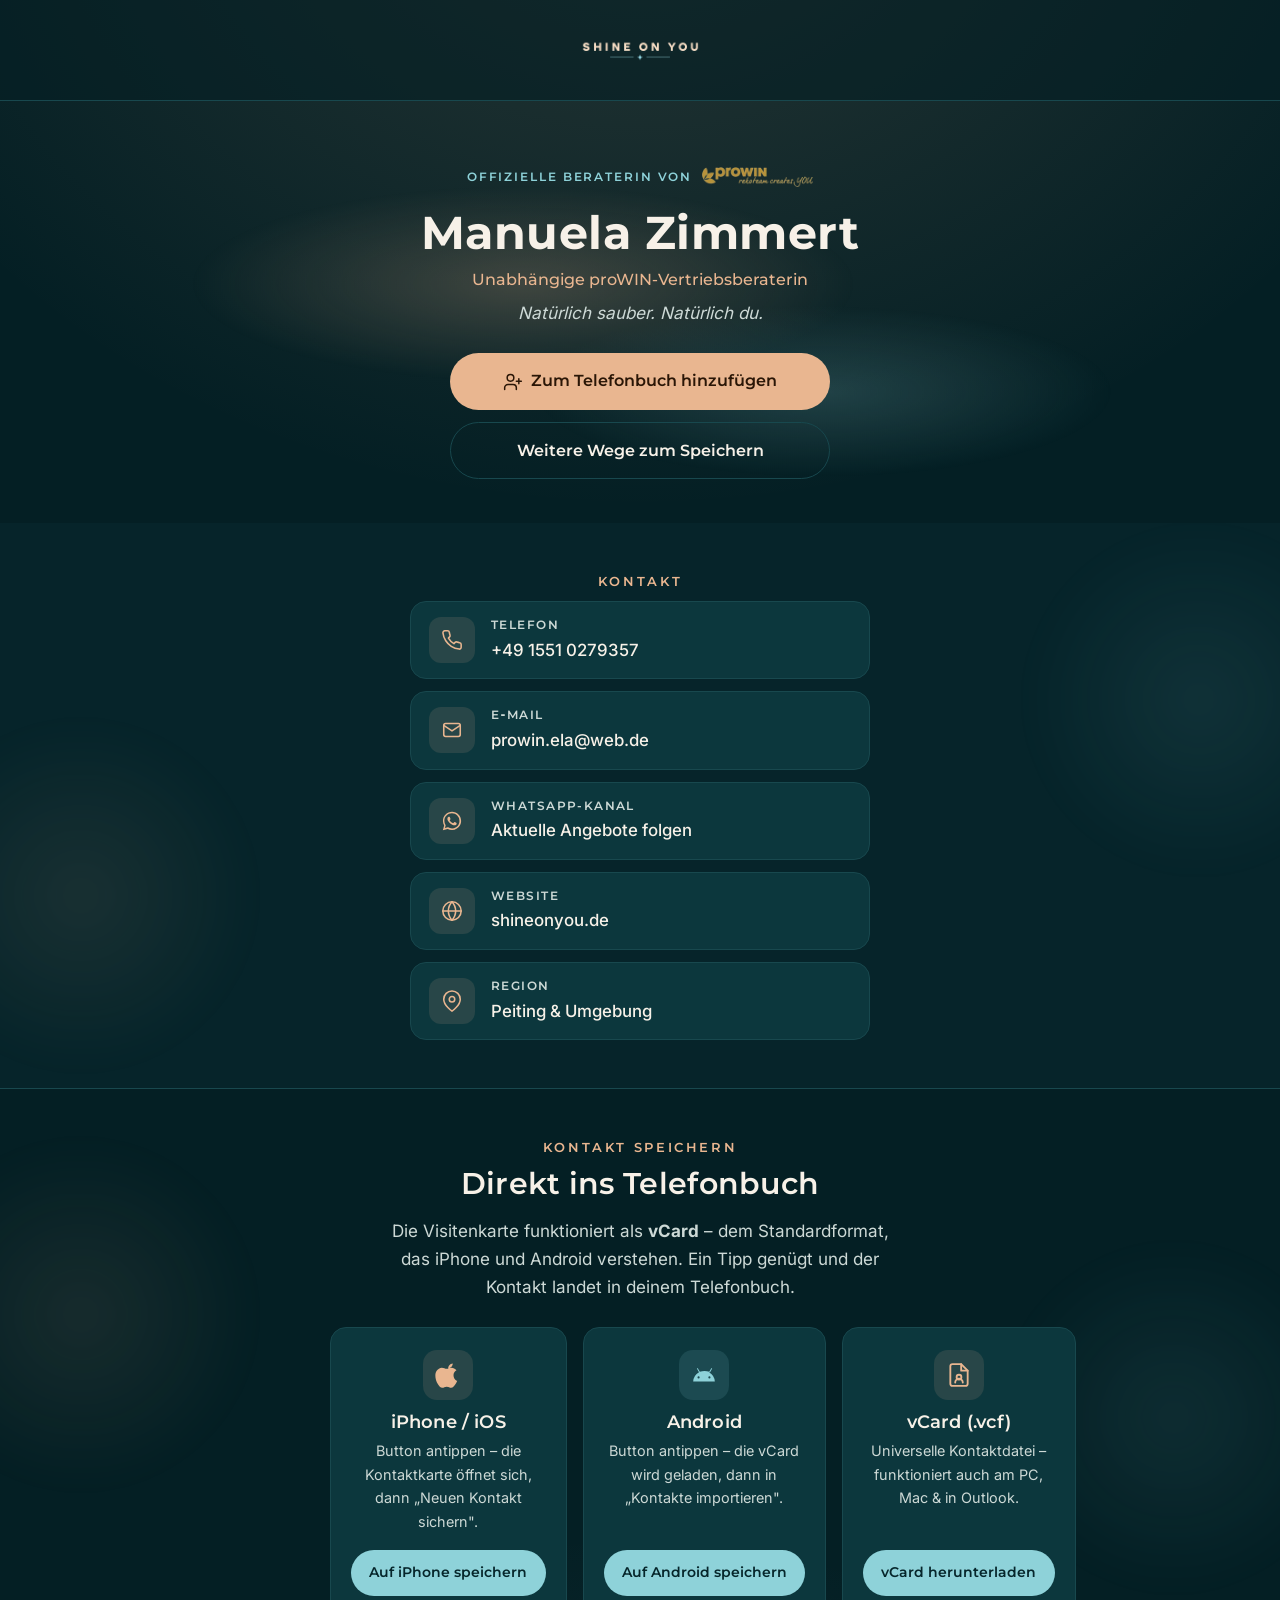
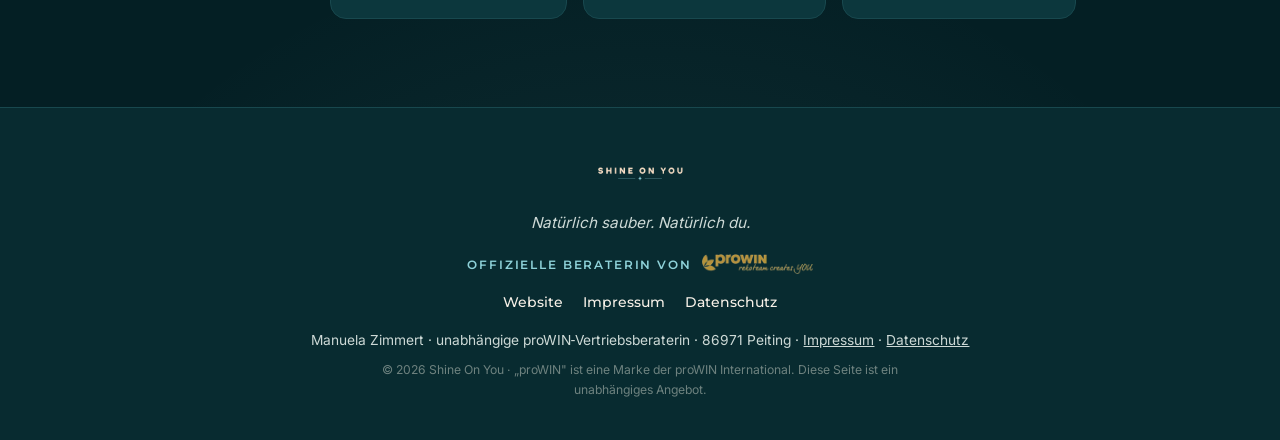
==== index.html @ 27f32de0 "Parallax-Effekt ergänzen und Design näher ans Original angleichen - Echter, scrollgesteuerter Parall" ====
<!DOCTYPE html>
<html lang="de">
<head>
  <meta charset="UTF-8" />
  <meta name="viewport" content="width=device-width, initial-scale=1.0" />
  <title>Manuela Zimmert – Digitale Visitenkarte | Shine On You</title>
  <meta name="description" content="Digitale Visitenkarte von Manuela Zimmert – proWIN Beratung in Peiting. Kontakt per Telefon, E-Mail oder direkt ins Telefonbuch speichern (iOS, Android, vCard)." />
  <meta name="author" content="Manuela Zimmert" />
  <meta name="robots" content="noindex, nofollow" />
  <meta name="theme-color" content="#041f24" />

  <!-- Open Graph -->
  <meta property="og:title" content="Manuela Zimmert – Digitale Visitenkarte | Shine On You" />
  <meta property="og:description" content="Kontakt speichern leicht gemacht – Telefon, E-Mail und direkt ins Telefonbuch (iOS, Android, vCard)." />
  <meta property="og:type" content="profile" />
  <meta property="og:url" content="https://qr.shineonyou.de/" />
  <meta property="og:site_name" content="Shine On You" />
  <meta property="og:locale" content="de_DE" />
  <meta property="og:image" content="https://shineonyou.de/assets/img/og-image.jpg" />

  <link rel="icon" type="image/png" sizes="32x32" href="assets/img/favicon-32.png" />
  <link rel="apple-touch-icon" href="assets/img/apple-touch-icon.png" />

  <link rel="preload" as="font" type="font/woff2" href="assets/fonts/montserrat-latin.woff2" crossorigin />
  <link rel="preload" as="font" type="font/woff2" href="assets/fonts/inter-latin.woff2" crossorigin />

  <!-- Strukturierte Daten -->
  <script type="application/ld+json">
  {
    "@context": "https://schema.org",
    "@type": "Person",
    "name": "Manuela Zimmert",
    "alternateName": "Ela",
    "jobTitle": "Unabhängige proWIN-Vertriebsberaterin",
    "worksFor": { "@type": "Organization", "name": "Shine On You" },
    "telephone": "+49 1551 0279357",
    "email": "prowin.ela@web.de",
    "url": "https://shineonyou.de/",
    "address": {
      "@type": "PostalAddress",
      "addressLocality": "Peiting",
      "postalCode": "86971",
      "addressCountry": "DE"
    }
  }
  </script>

  <link rel="stylesheet" href="css/fonts.css" />
  <link rel="stylesheet" href="css/card.css" />
</head>
<body>
  <!-- ===== Header ===== -->
  <header class="site-header">
    <div class="container header-inner">
      <a href="https://shineonyou.de/" class="brand" aria-label="Shine On You – zur Website">
        <img src="assets/img/wordmark.webp" alt="Shine On You" class="brand-logo" width="640" height="360" />
      </a>
    </div>
  </header>

  <main class="card-main">
    <!-- ===== Profil / Hero ===== -->
    <section class="hero">
      <span class="hero-glow" data-parallax="0.30" aria-hidden="true"></span>
      <div class="container">
        <div class="profile">
          <p class="profile-partner">
            <span>Offizielle Beraterin von</span>
            <img src="assets/img/prowin-gold.webp" alt="proWIN" width="244" height="44" />
          </p>
          <h1>Manuela Zimmert</h1>
          <p class="profile-role">Unabhängige proWIN&#8209;Vertriebsberaterin</p>
          <p class="profile-tag">Natürlich sauber. Natürlich du.</p>

          <div class="profile-cta">
            <a href="manuela-zimmert.vcf" class="btn btn-sun btn-block" id="saveContact" download="Manuela-Zimmert.vcf">
              <svg viewBox="0 0 24 24" fill="none" stroke="currentColor" stroke-width="1.8" stroke-linecap="round" stroke-linejoin="round" aria-hidden="true"><path d="M16 21v-2a4 4 0 0 0-4-4H6a4 4 0 0 0-4 4v2"/><circle cx="9" cy="7" r="4"/><path d="M19 8v6M22 11h-6"/></svg>
              Zum Telefonbuch hinzufügen
            </a>
            <a href="#speichern" class="btn btn-ghost btn-block">Weitere Wege zum Speichern</a>
          </div>
        </div>
      </div>
    </section>

    <!-- ===== Kontaktdaten ===== -->
    <section class="section section-alt" id="kontakt">
      <span class="section-glow wave" data-parallax="0.08" style="top:-12%; right:-14%;" aria-hidden="true"></span>
      <span class="section-glow sun" data-parallax="0.06" style="bottom:-16%; left:-14%;" aria-hidden="true"></span>
      <div class="container">
        <p class="section-kicker">Kontakt</p>
        <h2 class="visually-hidden">Kontaktdaten</h2>
        <ul class="contact-list">
          <li>
            <a class="contact-item" href="tel:+4915510279357" aria-label="Anrufen: plus 49 1551 0279357" style="text-decoration:none;">
              <span class="contact-ic" aria-hidden="true">
                <svg viewBox="0 0 24 24" fill="none" stroke="currentColor" stroke-width="1.7" stroke-linecap="round" stroke-linejoin="round"><path d="M22 16.92v3a2 2 0 0 1-2.18 2 19.79 19.79 0 0 1-8.63-3.07 19.5 19.5 0 0 1-6-6 19.79 19.79 0 0 1-3.07-8.67A2 2 0 0 1 4.11 2h3a2 2 0 0 1 2 1.72c.13.96.36 1.9.7 2.81a2 2 0 0 1-.45 2.11L8.09 9.91a16 16 0 0 0 6 6l1.27-1.27a2 2 0 0 1 2.11-.45c.9.34 1.85.57 2.81.7A2 2 0 0 1 22 16.92z"/></svg>
              </span>
              <span class="contact-text">
                <span class="contact-label">Telefon</span>
                <span class="contact-value">+49 1551 0279357</span>
              </span>
            </a>
          </li>
          <li>
            <a class="contact-item" href="mailto:prowin.ela@web.de" style="text-decoration:none;">
              <span class="contact-ic" aria-hidden="true">
                <svg viewBox="0 0 24 24" fill="none" stroke="currentColor" stroke-width="1.7" stroke-linecap="round" stroke-linejoin="round"><rect x="3" y="5" width="18" height="14" rx="2"/><path d="m3 7 9 6 9-6"/></svg>
              </span>
              <span class="contact-text">
                <span class="contact-label">E‑Mail</span>
                <span class="contact-value">prowin.ela@web.de</span>
              </span>
            </a>
          </li>
          <li>
            <a class="contact-item" href="https://whatsapp.com/channel/0029VbClTooIiRp0MGUxjS3F" target="_blank" rel="noopener" style="text-decoration:none;">
              <span class="contact-ic" aria-hidden="true">
                <svg viewBox="0 0 24 24" fill="currentColor"><path d="M12.04 2C6.58 2 2.13 6.45 2.13 11.91c0 1.75.46 3.46 1.32 4.97L2 22l5.25-1.38c1.45.79 3.08 1.21 4.79 1.21 5.46 0 9.91-4.45 9.91-9.91S17.5 2 12.04 2zm0 18.13c-1.52 0-3-.41-4.3-1.18l-.31-.18-3.12.82.83-3.04-.2-.31a8.2 8.2 0 0 1-1.26-4.35c0-4.54 3.7-8.23 8.24-8.23 2.2 0 4.27.86 5.82 2.42a8.16 8.16 0 0 1 2.41 5.82c0 4.54-3.69 8.24-8.23 8.24zm4.52-6.16c-.25-.12-1.47-.72-1.69-.81-.23-.08-.39-.12-.56.12-.16.25-.64.81-.79.97-.14.16-.29.18-.54.06-.25-.12-1.05-.39-1.99-1.23-.74-.66-1.23-1.47-1.38-1.72-.14-.25-.02-.38.11-.5.11-.11.25-.29.37-.43.12-.14.16-.25.25-.41.08-.16.04-.31-.02-.43-.06-.12-.56-1.34-.76-1.84-.2-.48-.41-.42-.56-.43-.14-.01-.31-.01-.48-.01-.16 0-.43.06-.66.31-.23.25-.87.85-.87 2.07 0 1.22.89 2.4 1.01 2.56.12.16 1.75 2.67 4.23 3.74.59.26 1.05.41 1.41.52.59.19 1.13.16 1.56.1.48-.07 1.47-.6 1.68-1.18.21-.58.21-1.07.14-1.18-.06-.11-.22-.17-.47-.29z"/></svg>
              </span>
              <span class="contact-text">
                <span class="contact-label">WhatsApp-Kanal</span>
                <span class="contact-value">Aktuelle Angebote folgen</span>
              </span>
            </a>
          </li>
          <li>
            <a class="contact-item" href="https://shineonyou.de/" style="text-decoration:none;">
              <span class="contact-ic" aria-hidden="true">
                <svg viewBox="0 0 24 24" fill="none" stroke="currentColor" stroke-width="1.7" stroke-linecap="round" stroke-linejoin="round"><circle cx="12" cy="12" r="10"/><path d="M2 12h20"/><path d="M12 2a15.3 15.3 0 0 1 4 10 15.3 15.3 0 0 1-4 10 15.3 15.3 0 0 1-4-10 15.3 15.3 0 0 1 4-10z"/></svg>
              </span>
              <span class="contact-text">
                <span class="contact-label">Website</span>
                <span class="contact-value">shineonyou.de</span>
              </span>
            </a>
          </li>
          <li>
            <div class="contact-item">
              <span class="contact-ic" aria-hidden="true">
                <svg viewBox="0 0 24 24" fill="none" stroke="currentColor" stroke-width="1.7" stroke-linecap="round" stroke-linejoin="round"><path d="M21 10c0 7-9 13-9 13s-9-6-9-13a9 9 0 0 1 18 0z"/><circle cx="12" cy="10" r="3"/></svg>
              </span>
              <span class="contact-text">
                <span class="contact-label">Region</span>
                <span class="contact-value">Peiting &amp; Umgebung</span>
              </span>
            </div>
          </li>
        </ul>
      </div>
    </section>

    <!-- ===== Speichern / QR ===== -->
    <section class="section" id="speichern">
      <span class="section-glow sun" data-parallax="0.07" style="top:4%; left:-14%;" aria-hidden="true"></span>
      <span class="section-glow wave" data-parallax="0.09" style="bottom:-14%; right:-12%;" aria-hidden="true"></span>
      <div class="container">
        <p class="section-kicker">Kontakt speichern</p>
        <h2>Direkt ins Telefonbuch</h2>
        <p class="section-sub">
          Die Visitenkarte funktioniert als <strong>vCard</strong> – dem Standardformat,
          das iPhone und Android verstehen. Ein Tipp genügt und der Kontakt landet in
          deinem Telefonbuch.
        </p>

        <!-- Plattform-Wege -->
        <div class="method-cards">
          <div class="method">
            <span class="method-ic" aria-hidden="true">
              <svg viewBox="0 0 24 24" fill="currentColor"><path d="M16.365 1.43c0 1.14-.42 2.2-1.11 3-.75.86-1.98 1.53-3.03 1.45-.13-1.1.42-2.25 1.06-2.98.72-.83 2.02-1.44 3.08-1.47zM20.5 17.4c-.55 1.27-.81 1.84-1.52 2.96-.99 1.56-2.39 3.5-4.12 3.51-1.54.02-1.93-1-4.02-.99-2.09.01-2.52 1.01-4.06.99-1.73-.02-3.05-1.77-4.04-3.33-2.77-4.37-3.06-9.5-1.35-12.22 1.21-1.94 3.13-3.08 4.93-3.08 1.83 0 2.98 1.01 4.5 1.01 1.47 0 2.36-1.01 4.48-1.01 1.6 0 3.3.87 4.51 2.38-3.96 2.17-3.32 7.82.16 9.7z"/></svg>
            </span>
            <div class="method-body">
              <h3>iPhone / iOS</h3>
              <p>Button antippen – die Kontaktkarte öffnet sich, dann „Neuen Kontakt sichern".</p>
              <a href="manuela-zimmert.vcf" class="btn btn-wave" download="Manuela-Zimmert.vcf">Auf iPhone speichern</a>
            </div>
          </div>

          <div class="method">
            <span class="method-ic" aria-hidden="true">
              <svg viewBox="0 0 24 24" fill="currentColor"><path d="M17.6 9.48l1.84-3.18a.42.42 0 0 0-.15-.57.42.42 0 0 0-.57.15l-1.86 3.22a11.4 11.4 0 0 0-8.72 0L6.28 5.88a.42.42 0 0 0-.57-.15.42.42 0 0 0-.15.57L7.4 9.48A10.8 10.8 0 0 0 2 18h20a10.8 10.8 0 0 0-5.4-8.52zM7 15.25a1 1 0 1 1 0-2 1 1 0 0 1 0 2zm10 0a1 1 0 1 1 0-2 1 1 0 0 1 0 2z"/></svg>
            </span>
            <div class="method-body">
              <h3>Android</h3>
              <p>Button antippen – die vCard wird geladen, dann in „Kontakte importieren".</p>
              <a href="manuela-zimmert.vcf" class="btn btn-wave" download="Manuela-Zimmert.vcf">Auf Android speichern</a>
            </div>
          </div>

          <div class="method">
            <span class="method-ic" aria-hidden="true">
              <svg viewBox="0 0 24 24" fill="none" stroke="currentColor" stroke-width="1.7" stroke-linecap="round" stroke-linejoin="round"><path d="M14 2H6a2 2 0 0 0-2 2v16a2 2 0 0 0 2 2h12a2 2 0 0 0 2-2V8z"/><path d="M14 2v6h6"/><circle cx="12" cy="14" r="2.2"/><path d="M8.5 19a3.5 3.5 0 0 1 7 0"/></svg>
            </span>
            <div class="method-body">
              <h3>vCard (.vcf)</h3>
              <p>Universelle Kontaktdatei – funktioniert auch am PC, Mac &amp; in Outlook.</p>
              <a href="manuela-zimmert.vcf" class="btn btn-wave" download="Manuela-Zimmert.vcf">vCard herunterladen</a>
            </div>
          </div>
        </div>
      </div>
    </section>
  </main>

  <!-- ===== Footer ===== -->
  <footer class="site-footer">
    <div class="container">
      <img src="assets/img/wordmark.webp" alt="Shine On You" class="footer-logo" width="640" height="360" loading="lazy" decoding="async" />
      <p class="footer-tag">Natürlich sauber. Natürlich du.</p>
      <p class="footer-partner">
        <span>Offizielle Beraterin von</span>
        <img src="assets/img/prowin-gold.webp" alt="proWIN rekoteam creates YOU – Logo" class="footer-prowin" width="244" height="44" loading="lazy" decoding="async" />
      </p>
      <nav class="footer-nav" aria-label="Footer-Navigation">
        <a href="https://shineonyou.de/">Website</a>
        <a href="https://shineonyou.de/impressum.html">Impressum</a>
        <a href="https://shineonyou.de/datenschutz.html">Datenschutz</a>
      </nav>
      <p class="footer-legal">
        Manuela Zimmert · unabhängige proWIN&#8209;Vertriebsberaterin · 86971 Peiting ·
        <a href="https://shineonyou.de/impressum.html">Impressum</a> ·
        <a href="https://shineonyou.de/datenschutz.html">Datenschutz</a>
      </p>
      <p class="footer-fine">&copy; <span id="year"></span> Shine On You · „proWIN" ist eine Marke der proWIN International. Diese Seite ist ein unabhängiges Angebot.</p>
    </div>
  </footer>

  <script src="js/card.js"></script>
</body>
</html>
---- css/fonts.css ----
/* Lokal eingebundene Variable Fonts (DSGVO - kein externer Aufruf bei Google) */

@font-face {
  font-family: 'Inter';
  font-style: normal;
  font-weight: 400 700;
  font-display: swap;
  src: url('../assets/fonts/inter-latin-ext.woff2') format('woff2');
  unicode-range: U+0100-02BA, U+02BD-02C5, U+02C7-02CC, U+02CE-02D7, U+02DD-02FF, U+0304, U+0308, U+0329, U+1D00-1DBF, U+1E00-1E9F, U+1EF2-1EFF, U+2020, U+20A0-20AB, U+20AD-20C0, U+2113, U+2C60-2C7F, U+A720-A7FF;
}

@font-face {
  font-family: 'Inter';
  font-style: normal;
  font-weight: 400 700;
  font-display: swap;
  src: url('../assets/fonts/inter-latin.woff2') format('woff2');
  unicode-range: U+0000-00FF, U+0131, U+0152-0153, U+02BB-02BC, U+02C6, U+02DA, U+02DC, U+0304, U+0308, U+0329, U+2000-206F, U+20AC, U+2122, U+2191, U+2193, U+2212, U+2215, U+FEFF, U+FFFD;
}

@font-face {
  font-family: 'Montserrat';
  font-style: normal;
  font-weight: 500 700;
  font-display: swap;
  src: url('../assets/fonts/montserrat-latin-ext.woff2') format('woff2');
  unicode-range: U+0100-02BA, U+02BD-02C5, U+02C7-02CC, U+02CE-02D7, U+02DD-02FF, U+0304, U+0308, U+0329, U+1D00-1DBF, U+1E00-1E9F, U+1EF2-1EFF, U+2020, U+20A0-20AB, U+20AD-20C0, U+2113, U+2C60-2C7F, U+A720-A7FF;
}

@font-face {
  font-family: 'Montserrat';
  font-style: normal;
  font-weight: 500 700;
  font-display: swap;
  src: url('../assets/fonts/montserrat-latin.woff2') format('woff2');
  unicode-range: U+0000-00FF, U+0131, U+0152-0153, U+02BB-02BC, U+02C6, U+02DA, U+02DC, U+0304, U+0308, U+0329, U+2000-206F, U+20AC, U+2122, U+2191, U+2193, U+2212, U+2215, U+FEFF, U+FFFD;
}
---- css/card.css ----
/* ============================================================
   Shine On You — Digitale Visitenkarte
   Markenfarben & Typo aus der Hauptseite (shineonyou.de) übernommen
   ============================================================ */

:root {
  --petrol:        #041f24;  /* tiefes Petrol – Haupt-Hintergrund */
  --petrol-2:      #082b30;  /* etwas heller – alternierende Flächen */
  --petrol-card:   #0c373d;  /* Karten/Felder */
  --petrol-line:   #18484e;  /* Rahmen/Linien */

  --cream:         #f7f1e8;  /* Haupt-Textfarbe auf Petrol */
  --cream-dim:     #cdd9d6;  /* gedämpfter Text */

  --sun:           #e9b690;  /* Sonne / Pfirsich */
  --sun-deep:      #d99a68;  /* Sonne kräftiger (Hover) */
  --wave:          #8ed2d9;  /* Welle / Türkis */
  --wave-deep:     #5fb6c2;  /* Welle kräftiger (Hover) */

  --maxw: 720px;
  --radius: 16px;
  --shadow: 0 18px 40px -22px rgba(0, 0, 0, 0.7);

  --font-head: "Montserrat", system-ui, sans-serif;
  --font-body: "Inter", system-ui, -apple-system, Segoe UI, Roboto, sans-serif;
}

* { box-sizing: border-box; }

html { scroll-behavior: smooth; }

body {
  margin: 0;
  background: var(--petrol);
  color: var(--cream);
  font-family: var(--font-body);
  font-size: 17px;
  line-height: 1.65;
  -webkit-font-smoothing: antialiased;
  background-image:
    radial-gradient(120% 60% at 50% -8%, rgba(233,182,144,.16), transparent 55%),
    radial-gradient(90% 55% at 50% 108%, rgba(142,210,217,.12), transparent 60%);
}

img { max-width: 100%; height: auto; display: block; }

a { color: var(--wave); text-decoration: none; transition: color .2s ease; }
a:hover { color: var(--wave-deep); }

.container { width: 100%; max-width: var(--maxw); margin: 0 auto; padding: 0 20px; }

h1, h2, h3 {
  font-family: var(--font-head);
  line-height: 1.15;
  margin: 0 0 .5em;
  letter-spacing: .01em;
}
h1 { font-size: clamp(2rem, 7vw, 2.9rem); font-weight: 700; }
h2 { font-size: clamp(1.4rem, 4.5vw, 1.9rem); font-weight: 600; }
h3 { font-size: 1.12rem; font-weight: 600; }

.accent-sun { color: var(--sun); }
.accent-wave { color: var(--wave); }
.visually-hidden {
  position: absolute; width: 1px; height: 1px; padding: 0; margin: -1px;
  overflow: hidden; clip: rect(0 0 0 0); white-space: nowrap; border: 0;
}

/* ===== Buttons ===== */
.btn {
  display: inline-flex; align-items: center; justify-content: center;
  gap: .55em;
  font-family: var(--font-head);
  font-weight: 600;
  font-size: 1rem;
  padding: .9em 1.6em;
  border-radius: 999px;
  border: 1.5px solid transparent;
  cursor: pointer;
  transition: transform .15s ease, background .2s ease, color .2s ease, border-color .2s ease;
  white-space: nowrap;
}
.btn:hover { transform: translateY(-2px); }
.btn:focus-visible { outline: 3px solid var(--wave); outline-offset: 3px; }
.btn-sun  { background: var(--sun); color: #2a1606; }
.btn-sun:hover  { background: var(--sun-deep); color: #2a1606; }
.btn-wave { background: var(--wave); color: #06262b; }
.btn-wave:hover { background: var(--wave-deep); color: #06262b; }
.btn-ghost { background: transparent; color: var(--cream); border-color: var(--petrol-line); }
.btn-ghost:hover { border-color: var(--sun); color: var(--sun); }
.btn-block { width: 100%; }
.btn svg { width: 20px; height: 20px; flex: none; }

/* ===== Header ===== */
.site-header {
  border-bottom: 1px solid var(--petrol-line);
  background: rgba(4, 31, 36, 0.6);
}
.header-inner {
  display: flex; align-items: center; justify-content: center;
  min-height: 60px; padding: 8px 0;
}
.brand { display: inline-flex; align-items: center; }
.brand-logo { height: 84px; width: auto; }

/* ===== Visitenkarten-Layout ===== */
.card-main { padding: 0 0 40px; }

/* ===== Hero (Profil-Kopf) ===== */
.hero {
  position: relative;
  overflow: hidden;
  padding: clamp(30px, 7vw, 60px) 0 clamp(24px, 5vw, 44px);
}
/* Dekorative Glow-Ebene für den Parallax-Effekt (liegt hinter dem Inhalt) */
.hero-glow {
  position: absolute; inset: -14% -10% 6% -10%;
  z-index: 0; pointer-events: none;
  background:
    radial-gradient(closest-side, rgba(233,182,144,.22), transparent 70%) 30% 12% / 62% 62% no-repeat,
    radial-gradient(closest-side, rgba(142,210,217,.18), transparent 70%) 76% 70% / 54% 54% no-repeat;
  will-change: transform;
}
.hero > .container { position: relative; z-index: 1; }

/* Profil-Kopf */
.profile {
  text-align: center;
  max-width: 560px;
  margin: 0 auto;
}
.profile-logo {
  width: clamp(190px, 46vw, 300px);
  margin: 0 auto 10px;
  filter: drop-shadow(0 14px 30px rgba(0,0,0,.35));
}
.profile-partner {
  display: inline-flex; align-items: center; justify-content: center;
  flex-wrap: wrap; gap: 4px 10px;
  margin: 0 auto 18px;
  font-family: var(--font-head); font-weight: 600;
  font-size: .74rem; text-transform: uppercase; letter-spacing: .16em;
  color: var(--wave);
}
.profile-partner img { height: 20px; width: auto; opacity: .95; transform: translateY(-1px); }
.profile h1 { margin-bottom: .15em; }
.profile-role {
  font-family: var(--font-head); font-weight: 500;
  color: var(--sun); font-size: 1.02rem;
  margin: 0 0 6px;
}
.profile-tag { color: var(--cream-dim); font-style: italic; margin: 0 0 26px; }

/* Primär-Aktion */
.profile-cta { display: grid; gap: 12px; max-width: 380px; margin: 0 auto; }

/* ===== Kontaktliste ===== */
.section { padding: clamp(30px, 6vw, 48px) 0; position: relative; overflow: hidden; }
.section + .section { border-top: 1px solid var(--petrol-line); }
.section-alt { background: rgba(8, 43, 48, 0.5); }
/* Inhalt liegt über den dekorativen Glow-Ebenen */
.section > .container { position: relative; z-index: 1; }

/* Dekorative, parallaxgesteuerte Glow-Blobs in den Sektionen */
.section-glow {
  position: absolute; z-index: 0; pointer-events: none;
  width: clamp(280px, 60vw, 520px); aspect-ratio: 1; border-radius: 50%;
  filter: blur(14px); opacity: .55; will-change: transform;
}
.section-glow.sun  { background: radial-gradient(closest-side, rgba(233,182,144,.16), transparent 70%); }
.section-glow.wave { background: radial-gradient(closest-side, rgba(142,210,217,.15), transparent 70%); }

/* Sanftes Einblenden beim Scrollen (per JS aktiviert, respektiert reduced-motion) */
.reveal { opacity: 0; transform: translateY(24px); transition: opacity .7s ease, transform .7s ease; }
.reveal.in { opacity: 1; transform: none; }
.section-kicker {
  font-family: var(--font-head); font-weight: 600;
  text-transform: uppercase; letter-spacing: .2em;
  font-size: .82rem; color: var(--sun); margin: 0 0 8px; text-align: center;
}
.section-sub { color: var(--cream-dim); margin: 0 auto 26px; text-align: center; max-width: 500px; }
.section h2 { text-align: center; }

.contact-list {
  list-style: none; padding: 0; margin: 0 auto; max-width: 460px;
  display: grid; gap: 12px;
}
.contact-item {
  display: flex; align-items: center; gap: 16px;
  background: var(--petrol-card);
  border: 1px solid var(--petrol-line);
  border-radius: var(--radius);
  padding: 14px 18px;
  transition: transform .2s ease, border-color .2s ease, background .2s ease;
}
.contact-item:hover {
  transform: translateY(-2px);
  border-color: rgba(233,182,144,.5);
  background: #0e3f46;
}
.contact-ic {
  display: inline-flex; align-items: center; justify-content: center;
  width: 46px; height: 46px; flex: none;
  border-radius: 12px;
  background: rgba(233,182,144,.12); color: var(--sun);
}
.contact-item:nth-child(even) .contact-ic { background: rgba(142,210,217,.12); color: var(--wave); }
.contact-ic svg { width: 22px; height: 22px; }
.contact-text { min-width: 0; }
.contact-label {
  display: block; font-size: .74rem; text-transform: uppercase;
  letter-spacing: .12em; color: var(--cream-dim); margin-bottom: 1px;
  font-family: var(--font-head); font-weight: 600;
}
.contact-value {
  display: block; color: var(--cream); font-weight: 500;
  font-size: 1.05rem; word-break: break-word;
}
a.contact-item .contact-value { color: var(--cream); }
a.contact-item:hover .contact-value { color: var(--sun); }
a.contact-item:nth-child(even):hover { border-color: rgba(142,210,217,.5); }
a.contact-item:nth-child(even):hover .contact-value { color: var(--wave); }

/* ===== Speichern ===== */
/* Plattform-Karten */
.method-cards {
  display: grid; gap: 16px; grid-template-columns: repeat(3, 1fr);
  max-width: 620px; margin: 0 auto;
}
.method {
  background: var(--petrol-card);
  border: 1px solid var(--petrol-line);
  border-radius: var(--radius);
  padding: 22px 20px;
  text-align: center;
  display: flex; flex-direction: column; align-items: center;
  transition: transform .25s ease, border-color .25s ease, background .25s ease;
}
.method:hover {
  transform: translateY(-4px);
  border-color: rgba(233,182,144,.5);
  background: #0e3f46;
}
.method-ic {
  display: inline-flex; align-items: center; justify-content: center;
  width: 50px; height: 50px; margin-bottom: 12px;
  border-radius: 14px;
  background: rgba(233,182,144,.12); color: var(--sun);
}
.method:nth-child(even) .method-ic { background: rgba(142,210,217,.12); color: var(--wave); }
.method-ic svg { width: 26px; height: 26px; }
.method-body { display: flex; flex-direction: column; align-items: center; width: 100%; flex: 1; }
.method h3 { color: var(--cream); margin-bottom: 6px; }
.method p { color: var(--cream-dim); font-size: .9rem; margin: 0 0 16px; flex: 1; }
.method .btn { font-size: .9rem; padding: .7em 1.2em; width: 100%; margin-top: auto; }

/* ===== Footer ===== */
.site-footer {
  border-top: 1px solid var(--petrol-line);
  text-align: center;
  padding: 34px 0 40px;
  background: var(--petrol-2);
}
.footer-logo { height: 62px; width: auto; margin: 0 auto 6px; }
.footer-tag { color: var(--cream-dim); margin: 0 0 14px; font-style: italic; font-size: .95rem; }
.footer-partner {
  display: inline-flex; align-items: center; justify-content: center;
  flex-wrap: wrap; gap: 4px 10px;
  margin: 0 auto 16px;
  font-family: var(--font-head); font-weight: 600;
  font-size: .72rem; text-transform: uppercase; letter-spacing: .16em;
  color: var(--wave);
}
.footer-partner .footer-prowin { height: 20px; width: auto; opacity: .95; transform: translateY(-1px); }
.footer-nav { display: flex; gap: 20px; justify-content: center; flex-wrap: wrap; margin-bottom: 14px; }
.footer-nav a { color: var(--cream); font-family: var(--font-head); font-size: .9rem; }
.footer-nav a:hover { color: var(--sun); }
.footer-legal { font-size: .86rem; color: var(--cream-dim); margin: 0 0 8px; }
.footer-legal a { color: var(--cream-dim); text-decoration: underline; }
.footer-fine { font-size: .76rem; color: #6e827f; max-width: 560px; margin: 0 auto; }

/* ===== Responsive ===== */
@media (max-width: 600px) {
  body { font-size: 16px; }
  .method-cards { grid-template-columns: 1fr; }
  .method { flex-direction: row; text-align: left; gap: 16px; align-items: center; }
  .method-ic { margin-bottom: 0; }
  .method-body { align-items: flex-start; }
  .method h3 { margin-bottom: 2px; }
  .method p { margin-bottom: 10px; flex: 0; }
}

@media (prefers-reduced-motion: reduce) {
  * { scroll-behavior: auto !important; transition: none !important; }
}
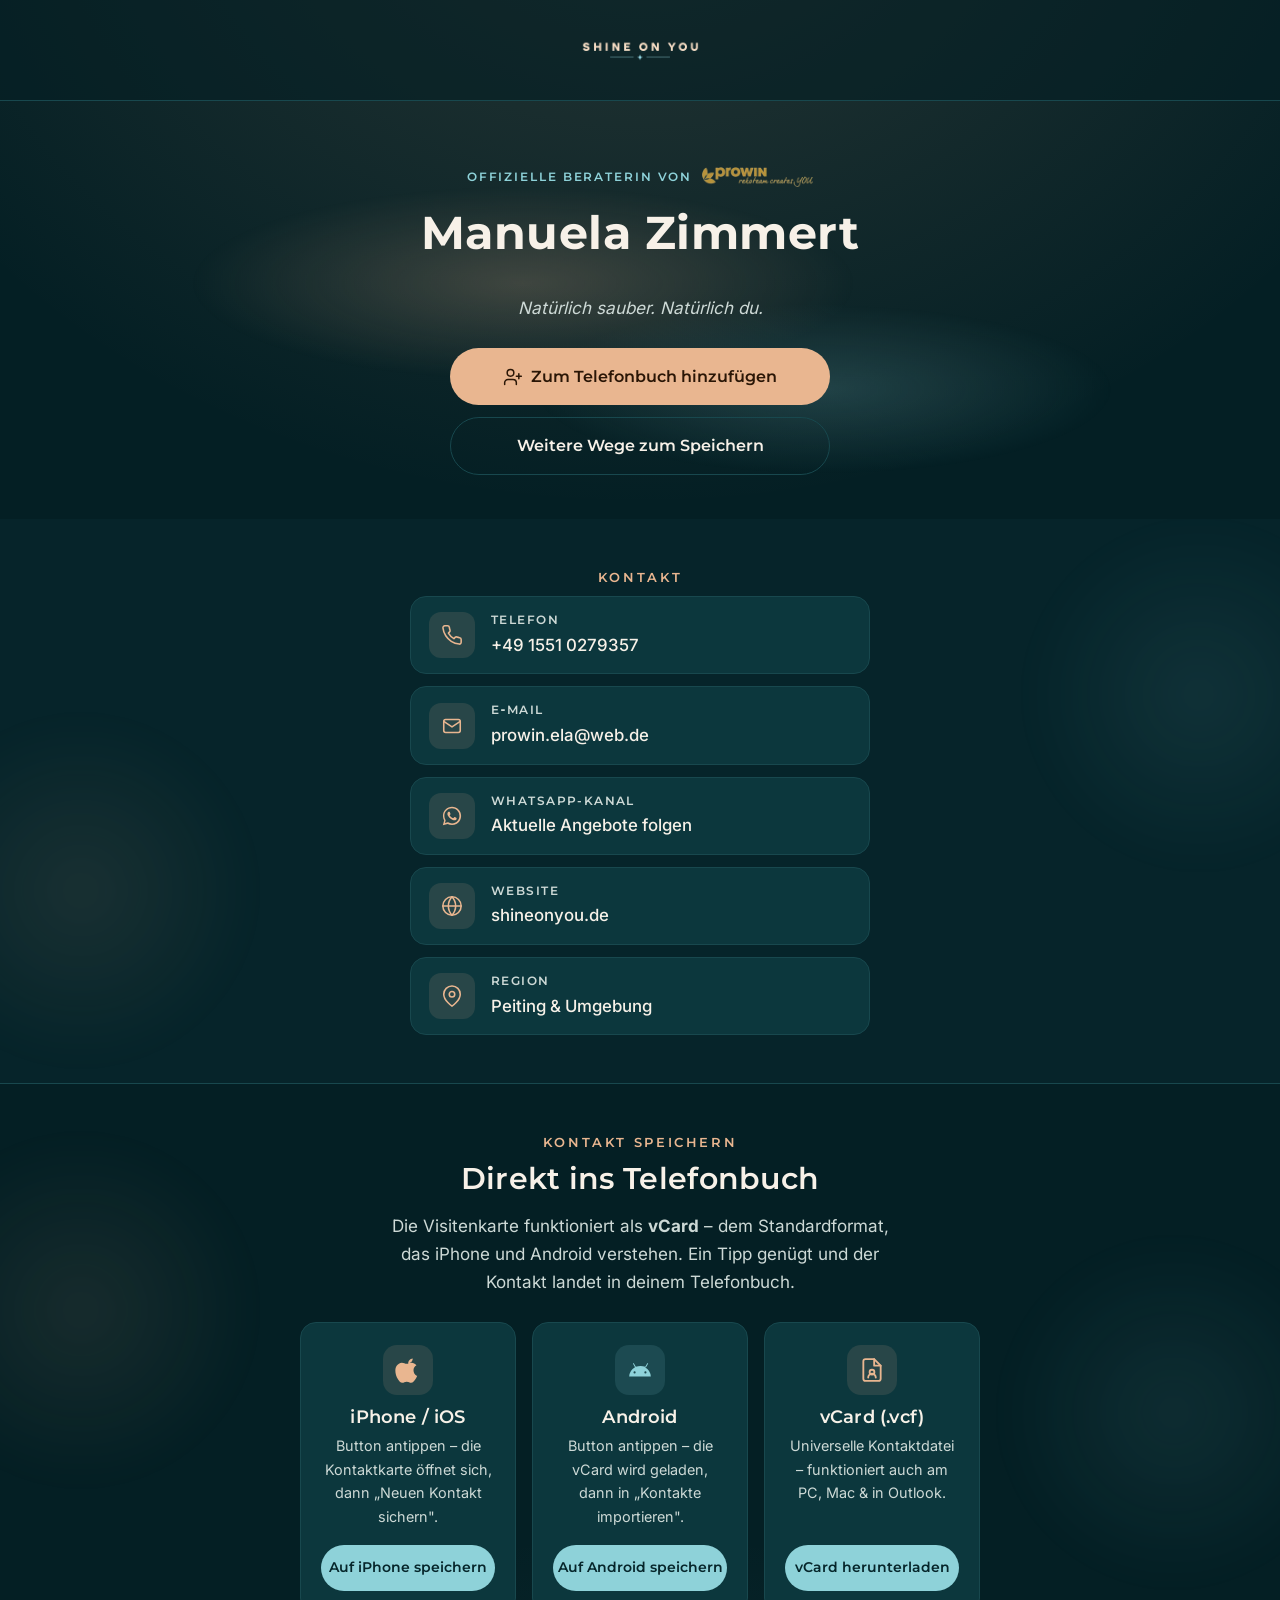
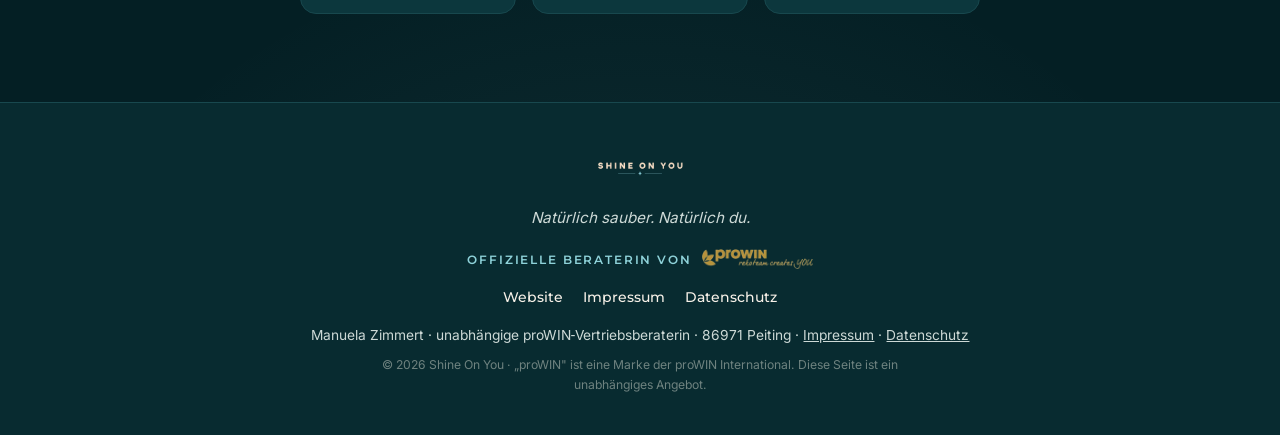
==== commit 57313417: "Fix: Profilbeschreibung durch Zeilenumbruch anpassen" ====
--- a/index.html
+++ b/index.html
@@ -69,7 +69,7 @@
             <img src="assets/img/prowin-gold.webp" alt="proWIN" width="244" height="44" />
           </p>
           <h1>Manuela Zimmert</h1>
-          <p class="profile-role">Unabhängige proWIN&#8209;Vertriebsberaterin</p>
+          <br />
           <p class="profile-tag">Natürlich sauber. Natürlich du.</p>
 
           <div class="profile-cta">
--- a/css/card.css
+++ b/css/card.css
@@ -224,8 +224,8 @@
 /* ===== Speichern ===== */
 /* Plattform-Karten */
 .method-cards {
-  display: grid; gap: 16px; grid-template-columns: repeat(3, 1fr);
-  max-width: 620px; margin: 0 auto;
+  display: grid; gap: 16px; grid-template-columns: repeat(3, minmax(0, 1fr));
+  max-width: 680px; margin: 0 auto;
 }
 .method {
   background: var(--petrol-card);
@@ -280,8 +280,7 @@
 .footer-fine { font-size: .76rem; color: #6e827f; max-width: 560px; margin: 0 auto; }
 
 /* ===== Responsive ===== */
-@media (max-width: 600px) {
-  body { font-size: 16px; }
+@media (max-width: 720px) {
   .method-cards { grid-template-columns: 1fr; }
   .method { flex-direction: row; text-align: left; gap: 16px; align-items: center; }
   .method-ic { margin-bottom: 0; }
@@ -290,6 +289,10 @@
   .method p { margin-bottom: 10px; flex: 0; }
 }
 
+@media (max-width: 600px) {
+  body { font-size: 16px; }
+}
+
 @media (prefers-reduced-motion: reduce) {
   * { scroll-behavior: auto !important; transition: none !important; }
 }
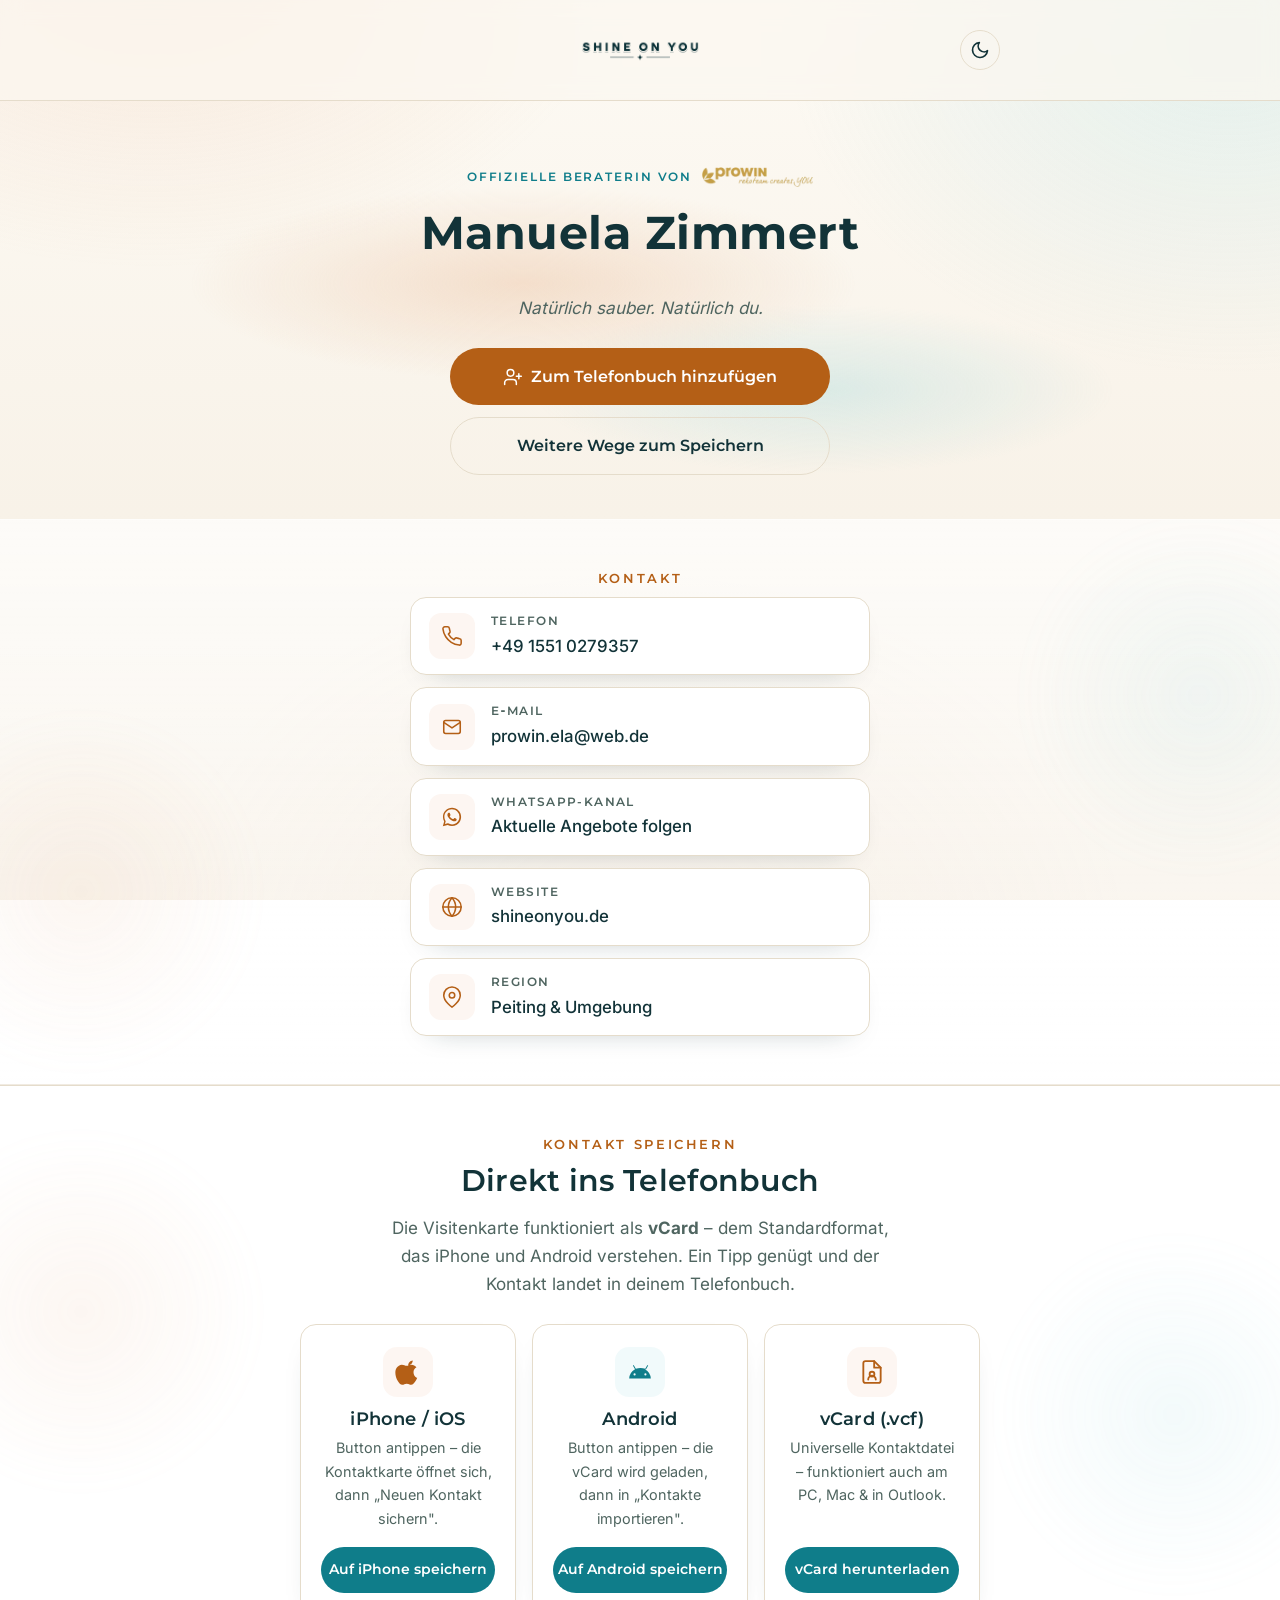
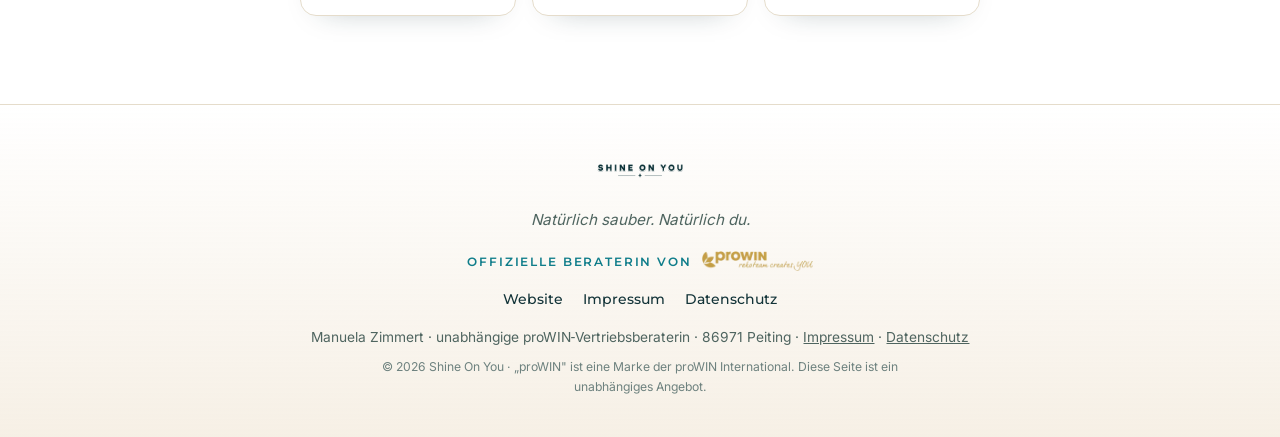
==== commit a8a1b67c: "Hell-/Dunkelmodus-Umschalter samt Light-Design ergänzen Überträgt das Light-Design der Hauptseite (s" ====
--- a/index.html
+++ b/index.html
@@ -8,6 +8,19 @@
   <meta name="author" content="Manuela Zimmert" />
   <meta name="robots" content="noindex, nofollow" />
   <meta name="theme-color" content="#041f24" />
+
+  <!-- Theme früh setzen (verhindert Aufblitzen des falschen Modus) -->
+  <script>
+    (function () {
+      try {
+        var stored = localStorage.getItem("soy-theme");
+        var prefersLight = window.matchMedia("(prefers-color-scheme: light)").matches;
+        document.documentElement.setAttribute("data-theme", stored || (prefersLight ? "light" : "dark"));
+      } catch (e) {
+        document.documentElement.setAttribute("data-theme", "dark");
+      }
+    })();
+  </script>
 
   <!-- Open Graph -->
   <meta property="og:title" content="Manuela Zimmert – Digitale Visitenkarte | Shine On You" />
@@ -55,6 +68,11 @@
       <a href="https://shineonyou.de/" class="brand" aria-label="Shine On You – zur Website">
         <img src="assets/img/wordmark.webp" alt="Shine On You" class="brand-logo" width="640" height="360" />
       </a>
+
+      <button type="button" class="theme-toggle" data-theme-toggle aria-label="Zu hellem Design wechseln" aria-pressed="false">
+        <svg class="icon-sun" viewBox="0 0 24 24" fill="none" stroke="currentColor" stroke-width="2" stroke-linecap="round" stroke-linejoin="round" aria-hidden="true"><circle cx="12" cy="12" r="4"/><path d="M12 2v2M12 20v2M4.93 4.93l1.41 1.41M17.66 17.66l1.41 1.41M2 12h2M20 12h2M6.34 17.66l-1.41 1.41M19.07 4.93l-1.41 1.41"/></svg>
+        <svg class="icon-moon" viewBox="0 0 24 24" fill="none" stroke="currentColor" stroke-width="2" stroke-linecap="round" stroke-linejoin="round" aria-hidden="true"><path d="M21 12.79A9 9 0 1 1 11.21 3 7 7 0 0 0 21 12.79z"/></svg>
+      </button>
     </div>
   </header>
 
@@ -225,6 +243,7 @@
     </div>
   </footer>
 
+  <script src="js/theme.js" defer></script>
   <script src="js/card.js"></script>
 </body>
 </html>
--- a/css/card.css
+++ b/css/card.css
@@ -23,6 +23,43 @@
 
   --font-head: "Montserrat", system-ui, sans-serif;
   --font-body: "Inter", system-ui, -apple-system, Segoe UI, Roboto, sans-serif;
+
+  /* Farbschema für native Steuerelemente (Scrollbar) */
+  color-scheme: dark;
+
+  /* Rollenbasierte Werte, die das Theme umschaltet (Standard: Dunkel) */
+  --header-bg:     rgba(4, 31, 36, 0.6);
+  --card-hover-bg: #0e3f46;
+  --btn-ink:       #2a1606;  /* Text auf Sonne-Buttons */
+  --btn-ink-wave:  #06262b;  /* Text auf Wellen-Buttons */
+}
+
+/* ============================================================
+   Light Mode – dieselben Rollen-Variablen, helle Werte.
+   Aktiviert über <html data-theme="light">.
+   ============================================================ */
+:root[data-theme="light"] {
+  color-scheme: light;
+
+  --petrol:        #fbf7f0;  /* Haupt-Hintergrund (warmes Off-White) */
+  --petrol-2:      #f2ebdd;  /* alternierende Flächen */
+  --petrol-card:   #ffffff;  /* Karten/Felder */
+  --petrol-line:   #e5dccb;  /* Rahmen/Linien */
+
+  --cream:         #123338;  /* Haupt-Textfarbe (tiefes Petrol) */
+  --cream-dim:     #4f6560;  /* gedämpfter Text */
+
+  --sun:           #b45f16;  /* Sonne kräftiger für Kontrast auf hell */
+  --sun-deep:      #97500f;
+  --wave:          #0f7d8a;  /* Welle kräftiger für Kontrast auf hell */
+  --wave-deep:     #0a626d;
+
+  --shadow: 0 18px 40px -24px rgba(18, 51, 56, 0.28);
+
+  --header-bg:     rgba(251, 247, 240, 0.72);
+  --card-hover-bg: #fff7ec;
+  --btn-ink:       #ffffff;  /* Sonne wird dunkler -> heller Text */
+  --btn-ink-wave:  #ffffff;
 }
 
 * { box-sizing: border-box; }
@@ -40,6 +77,7 @@
   background-image:
     radial-gradient(120% 60% at 50% -8%, rgba(233,182,144,.16), transparent 55%),
     radial-gradient(90% 55% at 50% 108%, rgba(142,210,217,.12), transparent 60%);
+  transition: background-color .35s ease, color .35s ease;
 }
 
 img { max-width: 100%; height: auto; display: block; }
@@ -82,10 +120,10 @@
 }
 .btn:hover { transform: translateY(-2px); }
 .btn:focus-visible { outline: 3px solid var(--wave); outline-offset: 3px; }
-.btn-sun  { background: var(--sun); color: #2a1606; }
-.btn-sun:hover  { background: var(--sun-deep); color: #2a1606; }
-.btn-wave { background: var(--wave); color: #06262b; }
-.btn-wave:hover { background: var(--wave-deep); color: #06262b; }
+.btn-sun  { background: var(--sun); color: var(--btn-ink); }
+.btn-sun:hover  { background: var(--sun-deep); color: var(--btn-ink); }
+.btn-wave { background: var(--wave); color: var(--btn-ink-wave); }
+.btn-wave:hover { background: var(--wave-deep); color: var(--btn-ink-wave); }
 .btn-ghost { background: transparent; color: var(--cream); border-color: var(--petrol-line); }
 .btn-ghost:hover { border-color: var(--sun); color: var(--sun); }
 .btn-block { width: 100%; }
@@ -94,14 +132,46 @@
 /* ===== Header ===== */
 .site-header {
   border-bottom: 1px solid var(--petrol-line);
-  background: rgba(4, 31, 36, 0.6);
+  background: var(--header-bg);
+  backdrop-filter: blur(10px);
+  transition: background-color .35s ease, border-color .35s ease;
 }
 .header-inner {
+  position: relative;
   display: flex; align-items: center; justify-content: center;
   min-height: 60px; padding: 8px 0;
 }
 .brand { display: inline-flex; align-items: center; }
 .brand-logo { height: 84px; width: auto; }
+
+/* ===== Theme-Umschalter (Hell/Dunkel) ===== */
+.theme-toggle {
+  position: absolute; right: 0; top: 50%; transform: translateY(-50%);
+  display: inline-flex; align-items: center; justify-content: center;
+  width: 40px; height: 40px; border-radius: 50%; flex: none;
+  color: var(--cream); background: transparent;
+  border: 1px solid var(--petrol-line); cursor: pointer; padding: 0;
+  transition: color .2s ease, border-color .2s ease, background .2s ease;
+}
+.theme-toggle svg { width: 20px; height: 20px; }
+.theme-toggle:hover {
+  color: var(--sun); border-color: var(--sun);
+  background: rgba(233, 182, 144, .08);
+}
+.theme-toggle:focus-visible { outline: 3px solid var(--wave); outline-offset: 3px; }
+/* Sonne im Dunkelmodus (Klick -> hell), Mond im Hellmodus (Klick -> dunkel) */
+.theme-toggle .icon-moon { display: none; }
+.theme-toggle .icon-sun  { display: block; }
+:root[data-theme="light"] .theme-toggle .icon-sun  { display: none; }
+:root[data-theme="light"] .theme-toggle .icon-moon { display: block; }
+
+/* Das Wordmark-Logo ist für dunklen Grund in Creme gehalten – im Hellmodus
+   färben wir es per Filter ins Marken-Petrol um, damit es lesbar bleibt. */
+.brand-logo, .footer-logo { transition: filter .35s ease; }
+:root[data-theme="light"] .brand-logo,
+:root[data-theme="light"] .footer-logo {
+  filter: brightness(0) saturate(100%) invert(14%) sepia(31%) saturate(1100%) hue-rotate(140deg) brightness(94%) contrast(96%);
+}
 
 /* ===== Visitenkarten-Layout ===== */
 .card-main { padding: 0 0 40px; }
@@ -196,7 +266,7 @@
 .contact-item:hover {
   transform: translateY(-2px);
   border-color: rgba(233,182,144,.5);
-  background: #0e3f46;
+  background: var(--card-hover-bg);
 }
 .contact-ic {
   display: inline-flex; align-items: center; justify-content: center;
@@ -239,7 +309,7 @@
 .method:hover {
   transform: translateY(-4px);
   border-color: rgba(233,182,144,.5);
-  background: #0e3f46;
+  background: var(--card-hover-bg);
 }
 .method-ic {
   display: inline-flex; align-items: center; justify-content: center;
@@ -278,6 +348,52 @@
 .footer-legal { font-size: .86rem; color: var(--cream-dim); margin: 0 0 8px; }
 .footer-legal a { color: var(--cream-dim); text-decoration: underline; }
 .footer-fine { font-size: .76rem; color: #6e827f; max-width: 560px; margin: 0 auto; }
+
+/* ============================================================
+   Light Mode – Hintergrund mit Tiefe
+   Warmer Verlauf + dezente, fixierte Marken-Glows (Sonne/Welle),
+   damit die Karte nicht flach wirkt. Alternierende Sektion und
+   Footer werden zu sanften, leicht erhabenen Panels.
+   ============================================================ */
+:root[data-theme="light"] body {
+  background: linear-gradient(180deg, #fdfaf4 0%, #f4ecdf 100%);
+  background-attachment: fixed;
+}
+:root[data-theme="light"] body::before {
+  content: "";
+  position: fixed; inset: 0; z-index: -1; pointer-events: none;
+  background:
+    radial-gradient(760px 520px at 12% -6%, rgba(233, 182, 144, .24), transparent 62%),
+    radial-gradient(720px 560px at 96% 3%,  rgba(142, 210, 217, .22), transparent 62%),
+    radial-gradient(820px 640px at 50% 106%, rgba(233, 182, 144, .12), transparent 60%);
+}
+
+/* Hero-Glow auf hellem Grund deutlich sichtbarer */
+:root[data-theme="light"] .hero-glow {
+  background:
+    radial-gradient(closest-side, rgba(233, 182, 144, .36), transparent 70%) 30% 12% / 62% 62% no-repeat,
+    radial-gradient(closest-side, rgba(142, 210, 217, .28), transparent 70%) 76% 70% / 54% 54% no-repeat;
+}
+
+/* Alternierende Sektion: helles, leicht erhabenes Glas-Panel */
+:root[data-theme="light"] .section-alt {
+  background: linear-gradient(180deg, rgba(255, 255, 255, .70), rgba(255, 255, 255, .42));
+  border-top: 1px solid rgba(255, 255, 255, .65);
+  border-bottom: 1px solid rgba(229, 220, 203, .55);
+}
+:root[data-theme="light"] .section-glow.sun  { background: radial-gradient(closest-side, rgba(233, 182, 144, .22), transparent 70%); }
+:root[data-theme="light"] .section-glow.wave { background: radial-gradient(closest-side, rgba(142, 210, 217, .20), transparent 70%); }
+
+/* Karten & Felder etwas anheben, damit sie sich vom Verlauf abheben */
+:root[data-theme="light"] .contact-item,
+:root[data-theme="light"] .method {
+  box-shadow: 0 12px 30px -22px rgba(18, 51, 56, .40);
+}
+
+/* Footer als sanftes Panel statt harter Fläche */
+:root[data-theme="light"] .site-footer {
+  background: linear-gradient(180deg, rgba(255, 255, 255, .55), rgba(244, 236, 223, .80));
+}
 
 /* ===== Responsive ===== */
 @media (max-width: 720px) {
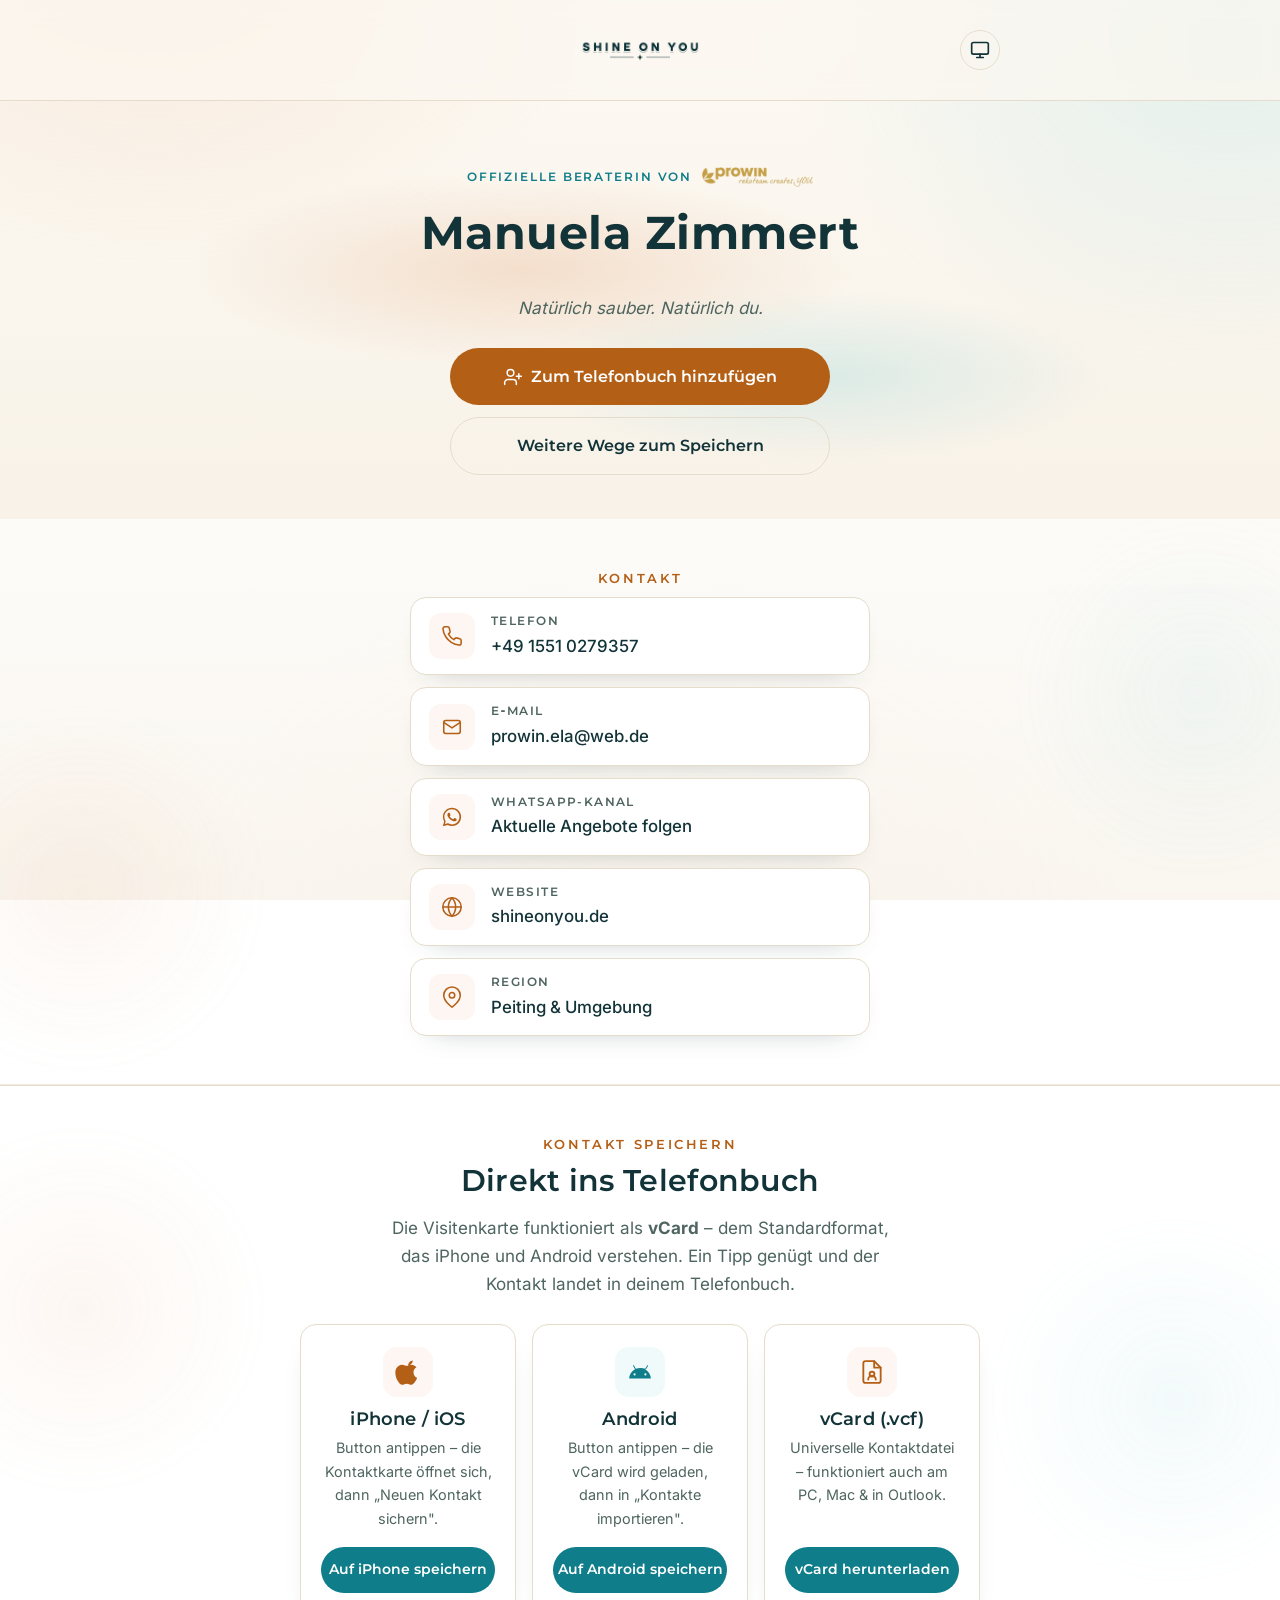
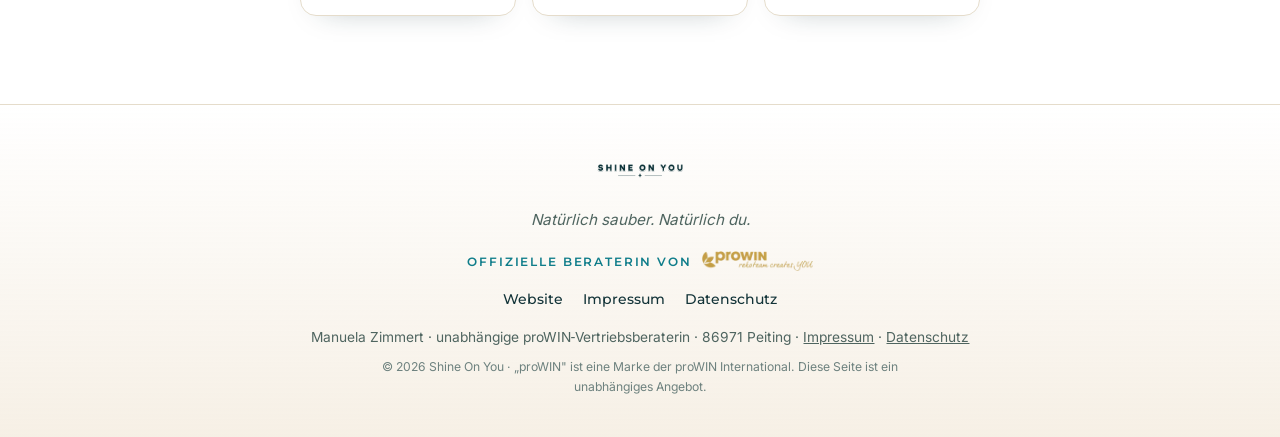
==== commit f9ca02bd: "Theme-Umschalter um "System"-Modus erweitern (System/Hell/Dunkel) Analog zur Website folgt der Umsch" ====
--- a/index.html
+++ b/index.html
@@ -14,10 +14,14 @@
     (function () {
       try {
         var stored = localStorage.getItem("soy-theme");
+        var mode = stored === "light" || stored === "dark" ? stored : "system";
         var prefersLight = window.matchMedia("(prefers-color-scheme: light)").matches;
-        document.documentElement.setAttribute("data-theme", stored || (prefersLight ? "light" : "dark"));
+        var theme = mode === "system" ? (prefersLight ? "light" : "dark") : mode;
+        document.documentElement.setAttribute("data-theme", theme);
+        document.documentElement.setAttribute("data-theme-mode", mode);
       } catch (e) {
         document.documentElement.setAttribute("data-theme", "dark");
+        document.documentElement.setAttribute("data-theme-mode", "system");
       }
     })();
   </script>
@@ -70,6 +74,7 @@
       </a>
 
       <button type="button" class="theme-toggle" data-theme-toggle aria-label="Zu hellem Design wechseln" aria-pressed="false">
+        <svg class="icon-system" viewBox="0 0 24 24" fill="none" stroke="currentColor" stroke-width="2" stroke-linecap="round" stroke-linejoin="round" aria-hidden="true"><rect x="2" y="3" width="20" height="14" rx="2"/><path d="M8 21h8M12 17v4"/></svg>
         <svg class="icon-sun" viewBox="0 0 24 24" fill="none" stroke="currentColor" stroke-width="2" stroke-linecap="round" stroke-linejoin="round" aria-hidden="true"><circle cx="12" cy="12" r="4"/><path d="M12 2v2M12 20v2M4.93 4.93l1.41 1.41M17.66 17.66l1.41 1.41M2 12h2M20 12h2M6.34 17.66l-1.41 1.41M19.07 4.93l-1.41 1.41"/></svg>
         <svg class="icon-moon" viewBox="0 0 24 24" fill="none" stroke="currentColor" stroke-width="2" stroke-linecap="round" stroke-linejoin="round" aria-hidden="true"><path d="M21 12.79A9 9 0 1 1 11.21 3 7 7 0 0 0 21 12.79z"/></svg>
       </button>
--- a/css/card.css
+++ b/css/card.css
@@ -159,11 +159,16 @@
   background: rgba(233, 182, 144, .08);
 }
 .theme-toggle:focus-visible { outline: 3px solid var(--wave); outline-offset: 3px; }
-/* Sonne im Dunkelmodus (Klick -> hell), Mond im Hellmodus (Klick -> dunkel) */
-.theme-toggle .icon-moon { display: none; }
-.theme-toggle .icon-sun  { display: block; }
-:root[data-theme="light"] .theme-toggle .icon-sun  { display: none; }
-:root[data-theme="light"] .theme-toggle .icon-moon { display: block; }
+/* Das Icon zeigt den aktuell gewählten Modus (System / Hell / Dunkel).
+   Sichtbarkeit richtet sich nach data-theme-mode auf <html>. */
+.theme-toggle .icon-sun,
+.theme-toggle .icon-moon,
+.theme-toggle .icon-system { display: none; }
+:root[data-theme-mode="system"] .theme-toggle .icon-system { display: block; }
+:root[data-theme-mode="light"]  .theme-toggle .icon-sun    { display: block; }
+:root[data-theme-mode="dark"]   .theme-toggle .icon-moon   { display: block; }
+/* Fallback, falls (noch) kein Modus gesetzt ist: Mond zeigen */
+:root:not([data-theme-mode]) .theme-toggle .icon-moon { display: block; }
 
 /* Das Wordmark-Logo ist für dunklen Grund in Creme gehalten – im Hellmodus
    färben wir es per Filter ins Marken-Petrol um, damit es lesbar bleibt. */
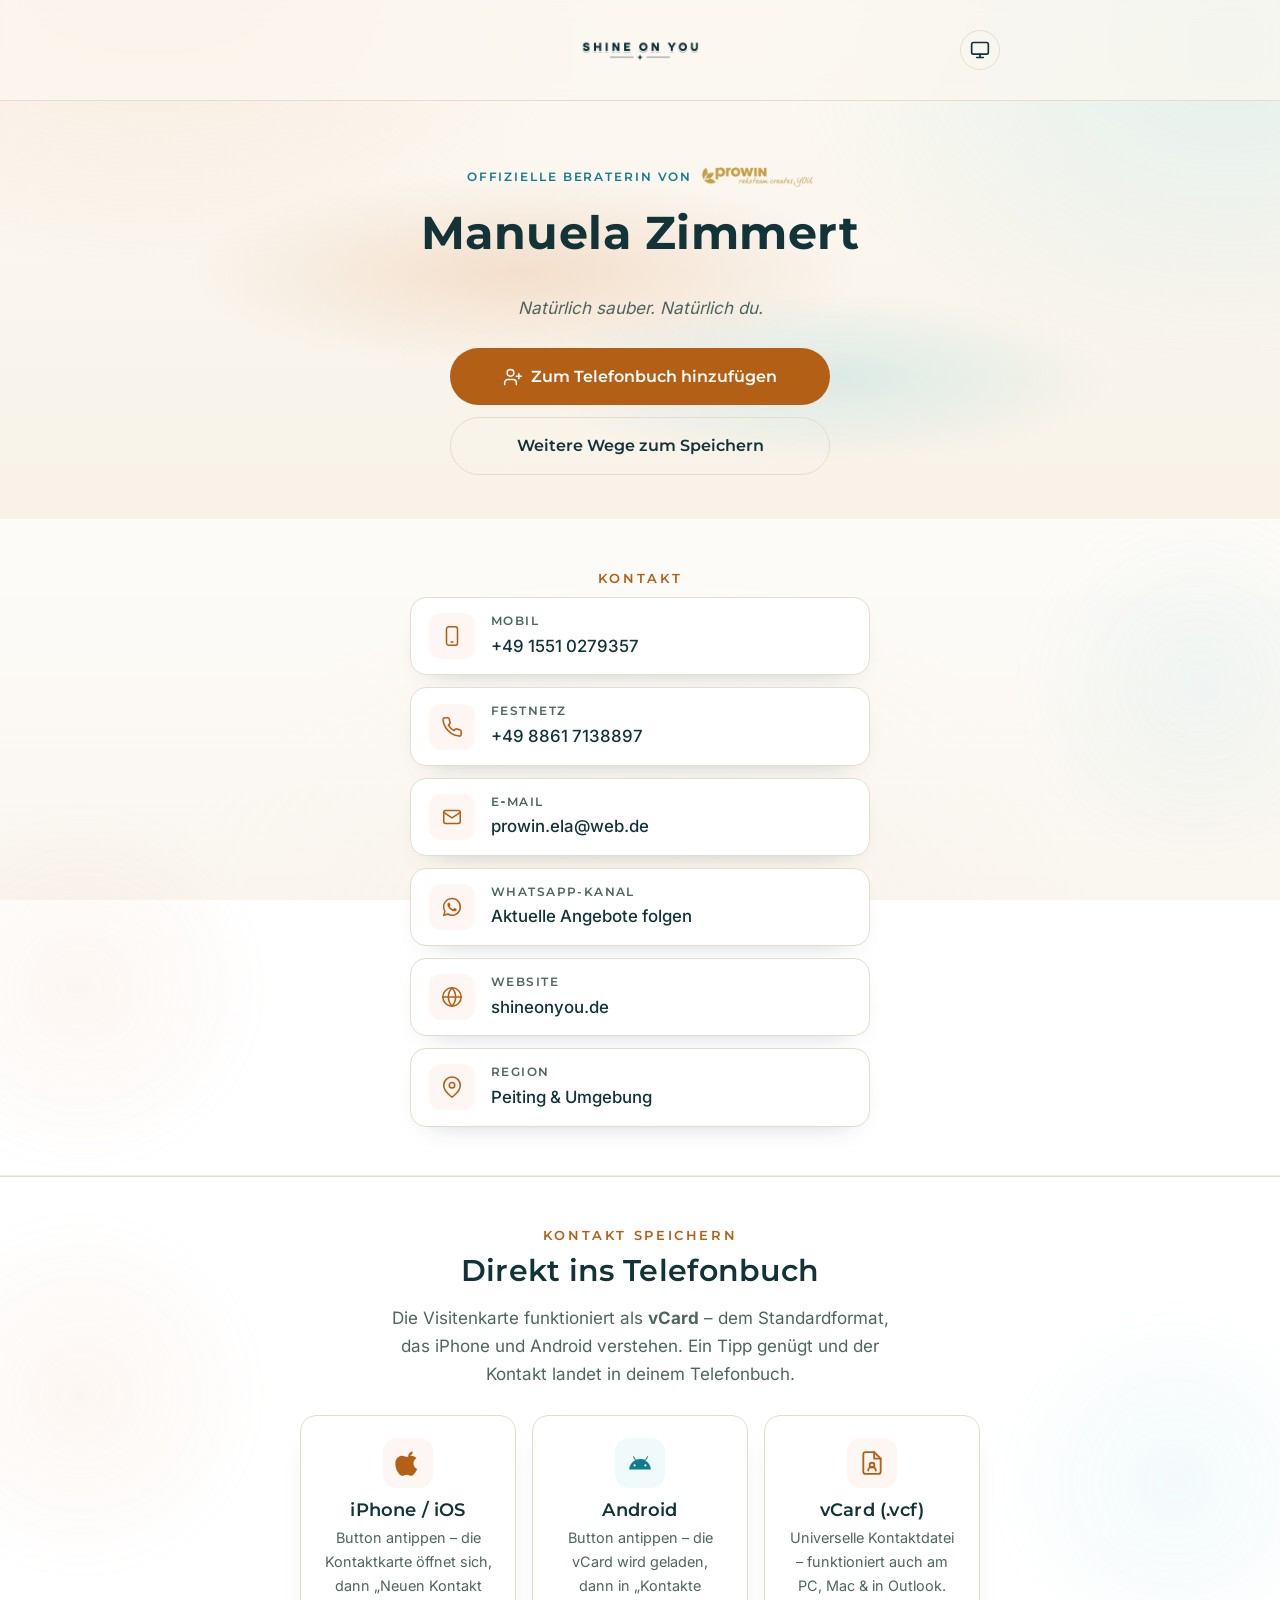
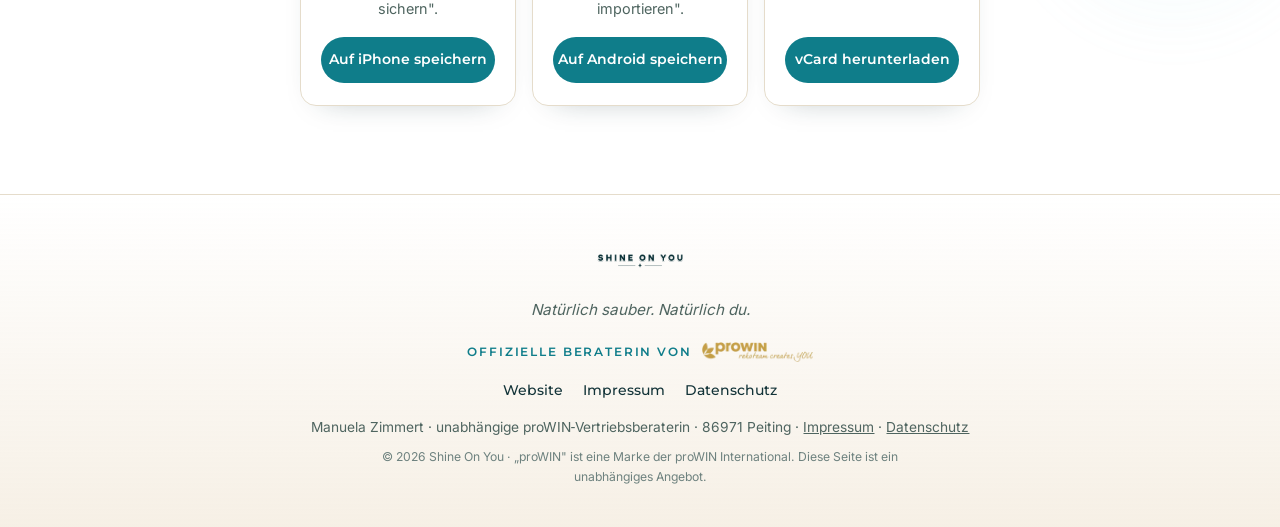
==== commit 7b6a5593: "Festnetznummer ergaenzen und Telefoneintrag in Mobil/Festnetz trennen Die Kontaktliste zeigte bislan" ====
--- a/index.html
+++ b/index.html
@@ -50,7 +50,7 @@
     "alternateName": "Ela",
     "jobTitle": "Unabhängige proWIN-Vertriebsberaterin",
     "worksFor": { "@type": "Organization", "name": "Shine On You" },
-    "telephone": "+49 1551 0279357",
+    "telephone": ["+49 1551 0279357", "+49 8861 7138897"],
     "email": "prowin.ela@web.de",
     "url": "https://shineonyou.de/",
     "address": {
@@ -115,13 +115,24 @@
         <h2 class="visually-hidden">Kontaktdaten</h2>
         <ul class="contact-list">
           <li>
-            <a class="contact-item" href="tel:+4915510279357" aria-label="Anrufen: plus 49 1551 0279357" style="text-decoration:none;">
+            <a class="contact-item" href="tel:+4915510279357" aria-label="Mobil anrufen: plus 49 1551 0279357" style="text-decoration:none;">
+              <span class="contact-ic" aria-hidden="true">
+                <svg viewBox="0 0 24 24" fill="none" stroke="currentColor" stroke-width="1.7" stroke-linecap="round" stroke-linejoin="round"><rect x="6" y="2" width="12" height="20" rx="2.5"/><path d="M11 18.5h2"/></svg>
+              </span>
+              <span class="contact-text">
+                <span class="contact-label">Mobil</span>
+                <span class="contact-value">+49 1551 0279357</span>
+              </span>
+            </a>
+          </li>
+          <li>
+            <a class="contact-item" href="tel:+4988617138897" aria-label="Festnetz anrufen: plus 49 8861 7138897" style="text-decoration:none;">
               <span class="contact-ic" aria-hidden="true">
                 <svg viewBox="0 0 24 24" fill="none" stroke="currentColor" stroke-width="1.7" stroke-linecap="round" stroke-linejoin="round"><path d="M22 16.92v3a2 2 0 0 1-2.18 2 19.79 19.79 0 0 1-8.63-3.07 19.5 19.5 0 0 1-6-6 19.79 19.79 0 0 1-3.07-8.67A2 2 0 0 1 4.11 2h3a2 2 0 0 1 2 1.72c.13.96.36 1.9.7 2.81a2 2 0 0 1-.45 2.11L8.09 9.91a16 16 0 0 0 6 6l1.27-1.27a2 2 0 0 1 2.11-.45c.9.34 1.85.57 2.81.7A2 2 0 0 1 22 16.92z"/></svg>
               </span>
               <span class="contact-text">
-                <span class="contact-label">Telefon</span>
-                <span class="contact-value">+49 1551 0279357</span>
+                <span class="contact-label">Festnetz</span>
+                <span class="contact-value">+49 8861 7138897</span>
               </span>
             </a>
           </li>
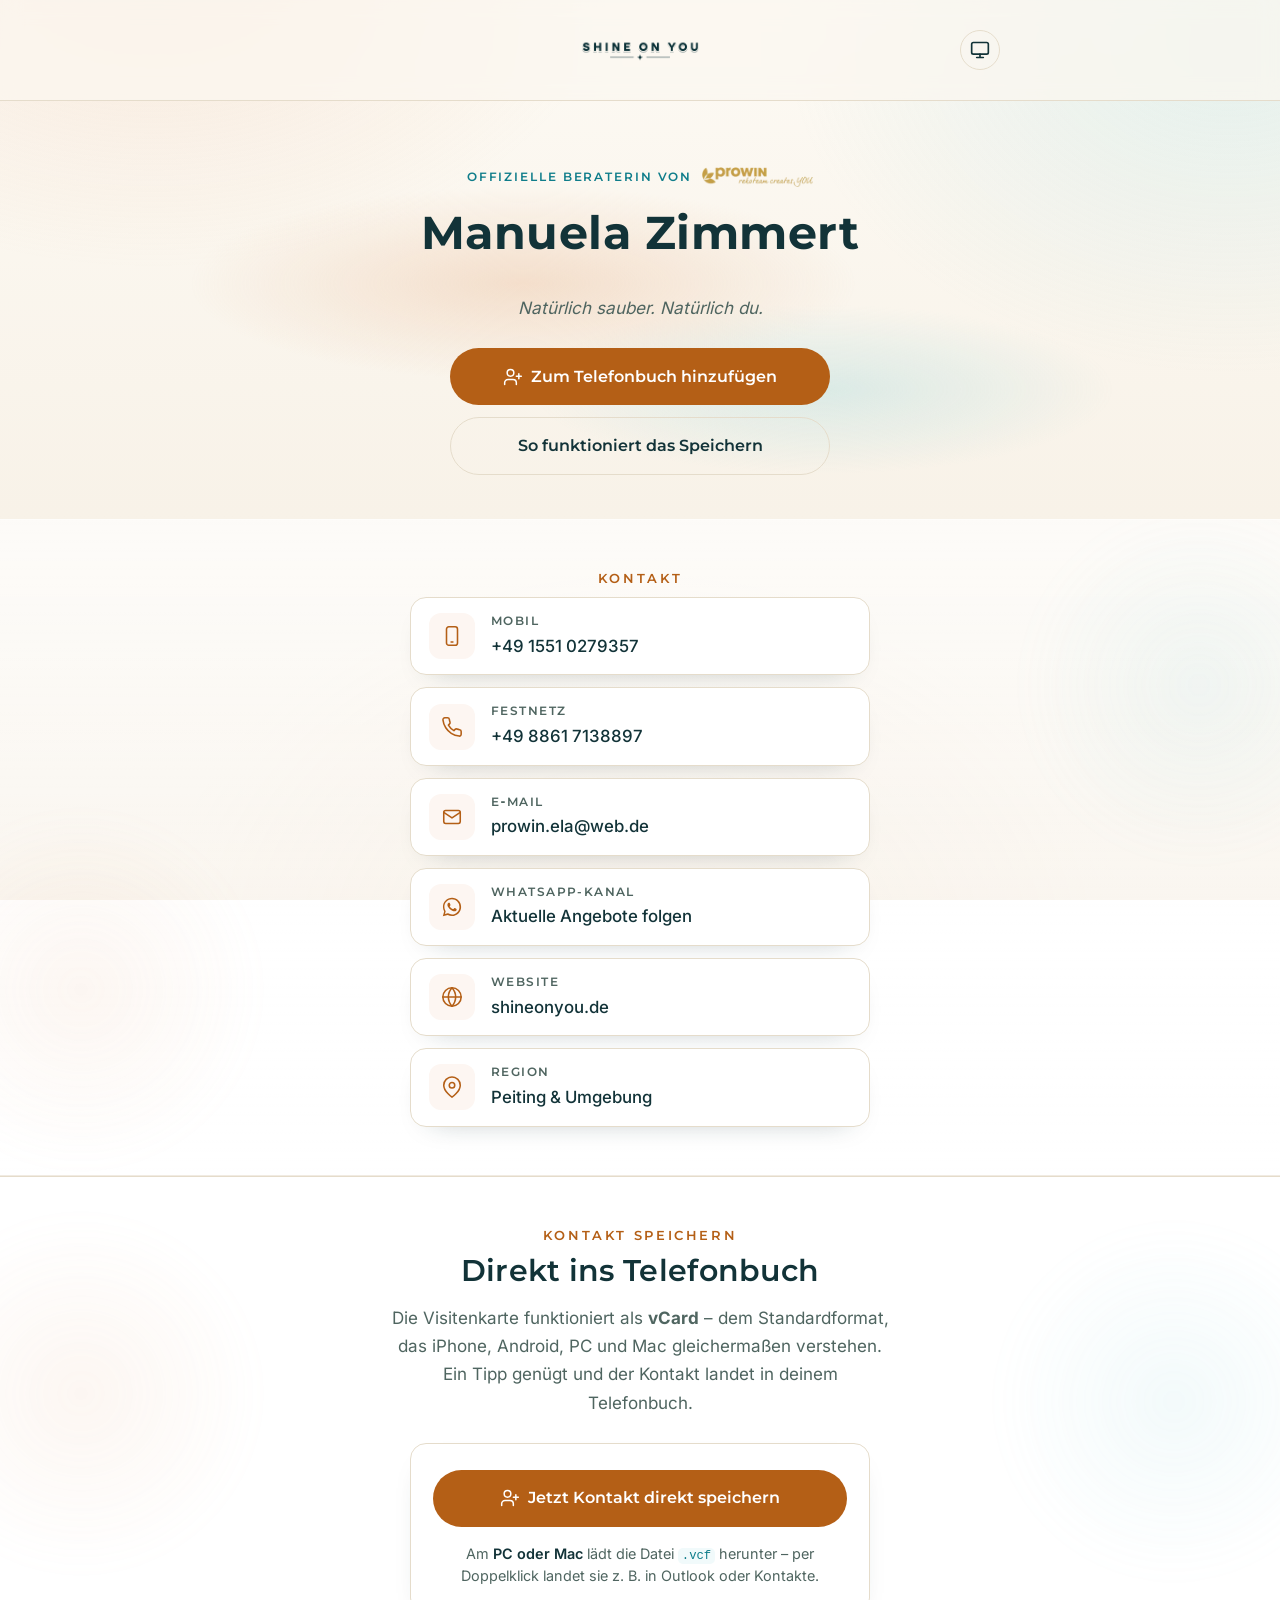
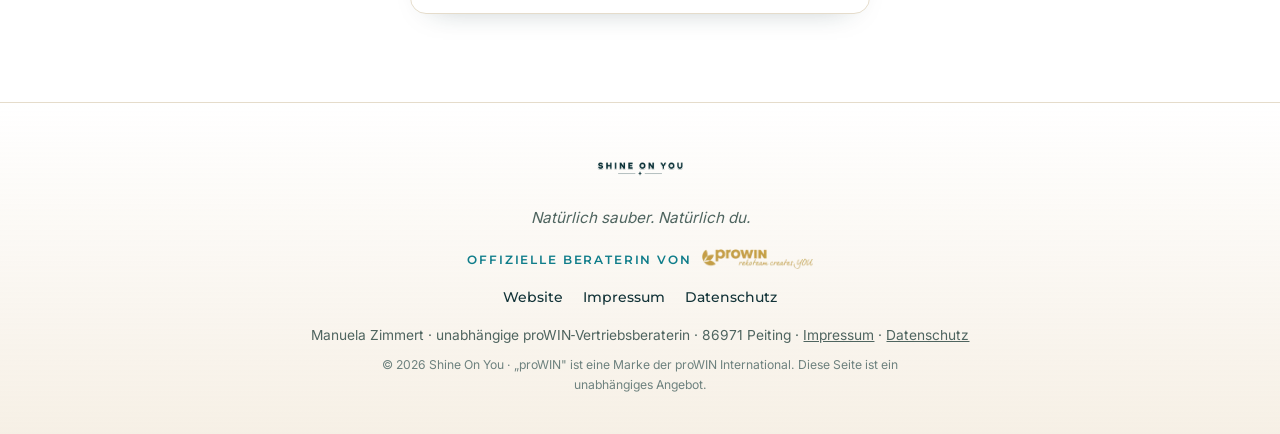
==== commit 21f6ee0b: "Speichern-Sektion auf einen Button reduzieren und vCard vereinheitlichen Die drei Buttons (iPhone / " ====
--- a/index.html
+++ b/index.html
@@ -100,7 +100,7 @@
               <svg viewBox="0 0 24 24" fill="none" stroke="currentColor" stroke-width="1.8" stroke-linecap="round" stroke-linejoin="round" aria-hidden="true"><path d="M16 21v-2a4 4 0 0 0-4-4H6a4 4 0 0 0-4 4v2"/><circle cx="9" cy="7" r="4"/><path d="M19 8v6M22 11h-6"/></svg>
               Zum Telefonbuch hinzufügen
             </a>
-            <a href="#speichern" class="btn btn-ghost btn-block">Weitere Wege zum Speichern</a>
+            <a href="#speichern" class="btn btn-ghost btn-block">So funktioniert das Speichern</a>
           </div>
         </div>
       </div>
@@ -193,44 +193,31 @@
         <h2>Direkt ins Telefonbuch</h2>
         <p class="section-sub">
           Die Visitenkarte funktioniert als <strong>vCard</strong> – dem Standardformat,
-          das iPhone und Android verstehen. Ein Tipp genügt und der Kontakt landet in
-          deinem Telefonbuch.
+          das iPhone, Android, PC und Mac gleichermaßen verstehen. Ein Tipp genügt und
+          der Kontakt landet in deinem Telefonbuch.
         </p>
 
-        <!-- Plattform-Wege -->
-        <div class="method-cards">
-          <div class="method">
-            <span class="method-ic" aria-hidden="true">
-              <svg viewBox="0 0 24 24" fill="currentColor"><path d="M16.365 1.43c0 1.14-.42 2.2-1.11 3-.75.86-1.98 1.53-3.03 1.45-.13-1.1.42-2.25 1.06-2.98.72-.83 2.02-1.44 3.08-1.47zM20.5 17.4c-.55 1.27-.81 1.84-1.52 2.96-.99 1.56-2.39 3.5-4.12 3.51-1.54.02-1.93-1-4.02-.99-2.09.01-2.52 1.01-4.06.99-1.73-.02-3.05-1.77-4.04-3.33-2.77-4.37-3.06-9.5-1.35-12.22 1.21-1.94 3.13-3.08 4.93-3.08 1.83 0 2.98 1.01 4.5 1.01 1.47 0 2.36-1.01 4.48-1.01 1.6 0 3.3.87 4.51 2.38-3.96 2.17-3.32 7.82.16 9.7z"/></svg>
-            </span>
-            <div class="method-body">
-              <h3>iPhone / iOS</h3>
-              <p>Button antippen – die Kontaktkarte öffnet sich, dann „Neuen Kontakt sichern".</p>
-              <a href="manuela-zimmert.vcf" class="btn btn-wave" download="Manuela-Zimmert.vcf">Auf iPhone speichern</a>
-            </div>
-          </div>
-
-          <div class="method">
-            <span class="method-ic" aria-hidden="true">
-              <svg viewBox="0 0 24 24" fill="currentColor"><path d="M17.6 9.48l1.84-3.18a.42.42 0 0 0-.15-.57.42.42 0 0 0-.57.15l-1.86 3.22a11.4 11.4 0 0 0-8.72 0L6.28 5.88a.42.42 0 0 0-.57-.15.42.42 0 0 0-.15.57L7.4 9.48A10.8 10.8 0 0 0 2 18h20a10.8 10.8 0 0 0-5.4-8.52zM7 15.25a1 1 0 1 1 0-2 1 1 0 0 1 0 2zm10 0a1 1 0 1 1 0-2 1 1 0 0 1 0 2z"/></svg>
-            </span>
-            <div class="method-body">
-              <h3>Android</h3>
-              <p>Button antippen – die vCard wird geladen, dann in „Kontakte importieren".</p>
-              <a href="manuela-zimmert.vcf" class="btn btn-wave" download="Manuela-Zimmert.vcf">Auf Android speichern</a>
-            </div>
-          </div>
-
-          <div class="method">
-            <span class="method-ic" aria-hidden="true">
-              <svg viewBox="0 0 24 24" fill="none" stroke="currentColor" stroke-width="1.7" stroke-linecap="round" stroke-linejoin="round"><path d="M14 2H6a2 2 0 0 0-2 2v16a2 2 0 0 0 2 2h12a2 2 0 0 0 2-2V8z"/><path d="M14 2v6h6"/><circle cx="12" cy="14" r="2.2"/><path d="M8.5 19a3.5 3.5 0 0 1 7 0"/></svg>
-            </span>
-            <div class="method-body">
-              <h3>vCard (.vcf)</h3>
-              <p>Universelle Kontaktdatei – funktioniert auch am PC, Mac &amp; in Outlook.</p>
-              <a href="manuela-zimmert.vcf" class="btn btn-wave" download="Manuela-Zimmert.vcf">vCard herunterladen</a>
-            </div>
-          </div>
+        <!-- Ein Weg für alle Geräte – die vCard ist überall dieselbe Datei -->
+        <div class="save-box">
+          <a href="manuela-zimmert.vcf" class="btn btn-sun btn-save" download="Manuela-Zimmert.vcf">
+            <svg viewBox="0 0 24 24" fill="none" stroke="currentColor" stroke-width="1.8" stroke-linecap="round" stroke-linejoin="round" aria-hidden="true"><path d="M16 21v-2a4 4 0 0 0-4-4H6a4 4 0 0 0-4 4v2"/><circle cx="9" cy="7" r="4"/><path d="M19 8v6M22 11h-6"/></svg>
+            Jetzt Kontakt direkt speichern
+          </a>
+
+          <ul class="save-hints">
+            <li data-platform="ios">
+              Auf dem <strong>iPhone</strong> öffnet sich die Kontaktkarte – dann auf
+              „Neuen Kontakt sichern" tippen.
+            </li>
+            <li data-platform="android">
+              Auf <strong>Android</strong> wird die vCard geladen – dann in
+              „Kontakte importieren" bestätigen.
+            </li>
+            <li data-platform="desktop">
+              Am <strong>PC oder Mac</strong> lädt die Datei <code>.vcf</code> herunter –
+              per Doppelklick landet sie z.&nbsp;B. in Outlook oder Kontakte.
+            </li>
+          </ul>
         </div>
       </div>
     </section>
--- a/css/card.css
+++ b/css/card.css
@@ -297,37 +297,31 @@
 a.contact-item:nth-child(even):hover .contact-value { color: var(--wave); }
 
 /* ===== Speichern ===== */
-/* Plattform-Karten */
-.method-cards {
-  display: grid; gap: 16px; grid-template-columns: repeat(3, minmax(0, 1fr));
-  max-width: 680px; margin: 0 auto;
-}
-.method {
+/* Ein Button für alle Geräte – darunter der Hinweis zum erkannten System */
+.save-box {
   background: var(--petrol-card);
   border: 1px solid var(--petrol-line);
   border-radius: var(--radius);
-  padding: 22px 20px;
+  padding: 26px 22px;
+  max-width: 460px; margin: 0 auto;
   text-align: center;
-  display: flex; flex-direction: column; align-items: center;
-  transition: transform .25s ease, border-color .25s ease, background .25s ease;
-}
-.method:hover {
-  transform: translateY(-4px);
+  transition: border-color .25s ease, background .25s ease;
+}
+.save-box:hover {
   border-color: rgba(233,182,144,.5);
   background: var(--card-hover-bg);
 }
-.method-ic {
-  display: inline-flex; align-items: center; justify-content: center;
-  width: 50px; height: 50px; margin-bottom: 12px;
-  border-radius: 14px;
-  background: rgba(233,182,144,.12); color: var(--sun);
-}
-.method:nth-child(even) .method-ic { background: rgba(142,210,217,.12); color: var(--wave); }
-.method-ic svg { width: 26px; height: 26px; }
-.method-body { display: flex; flex-direction: column; align-items: center; width: 100%; flex: 1; }
-.method h3 { color: var(--cream); margin-bottom: 6px; }
-.method p { color: var(--cream-dim); font-size: .9rem; margin: 0 0 16px; flex: 1; }
-.method .btn { font-size: .9rem; padding: .7em 1.2em; width: 100%; margin-top: auto; }
+.btn-save { width: 100%; }
+.save-hints {
+  list-style: none; margin: 16px 0 0; padding: 0;
+  display: flex; flex-direction: column; gap: 10px;
+  color: var(--cream-dim); font-size: .9rem; line-height: 1.5;
+}
+.save-hints strong { color: var(--cream); font-weight: 600; }
+.save-hints code {
+  font-size: .85em; padding: .1em .35em; border-radius: 5px;
+  background: rgba(142,210,217,.12); color: var(--wave);
+}
 
 /* ===== Footer ===== */
 .site-footer {
@@ -391,7 +385,7 @@
 
 /* Karten & Felder etwas anheben, damit sie sich vom Verlauf abheben */
 :root[data-theme="light"] .contact-item,
-:root[data-theme="light"] .method {
+:root[data-theme="light"] .save-box {
   box-shadow: 0 12px 30px -22px rgba(18, 51, 56, .40);
 }
 
@@ -402,12 +396,8 @@
 
 /* ===== Responsive ===== */
 @media (max-width: 720px) {
-  .method-cards { grid-template-columns: 1fr; }
-  .method { flex-direction: row; text-align: left; gap: 16px; align-items: center; }
-  .method-ic { margin-bottom: 0; }
-  .method-body { align-items: flex-start; }
-  .method h3 { margin-bottom: 2px; }
-  .method p { margin-bottom: 10px; flex: 0; }
+  .save-box { padding: 22px 18px; }
+  .save-hints { text-align: left; }
 }
 
 @media (max-width: 600px) {
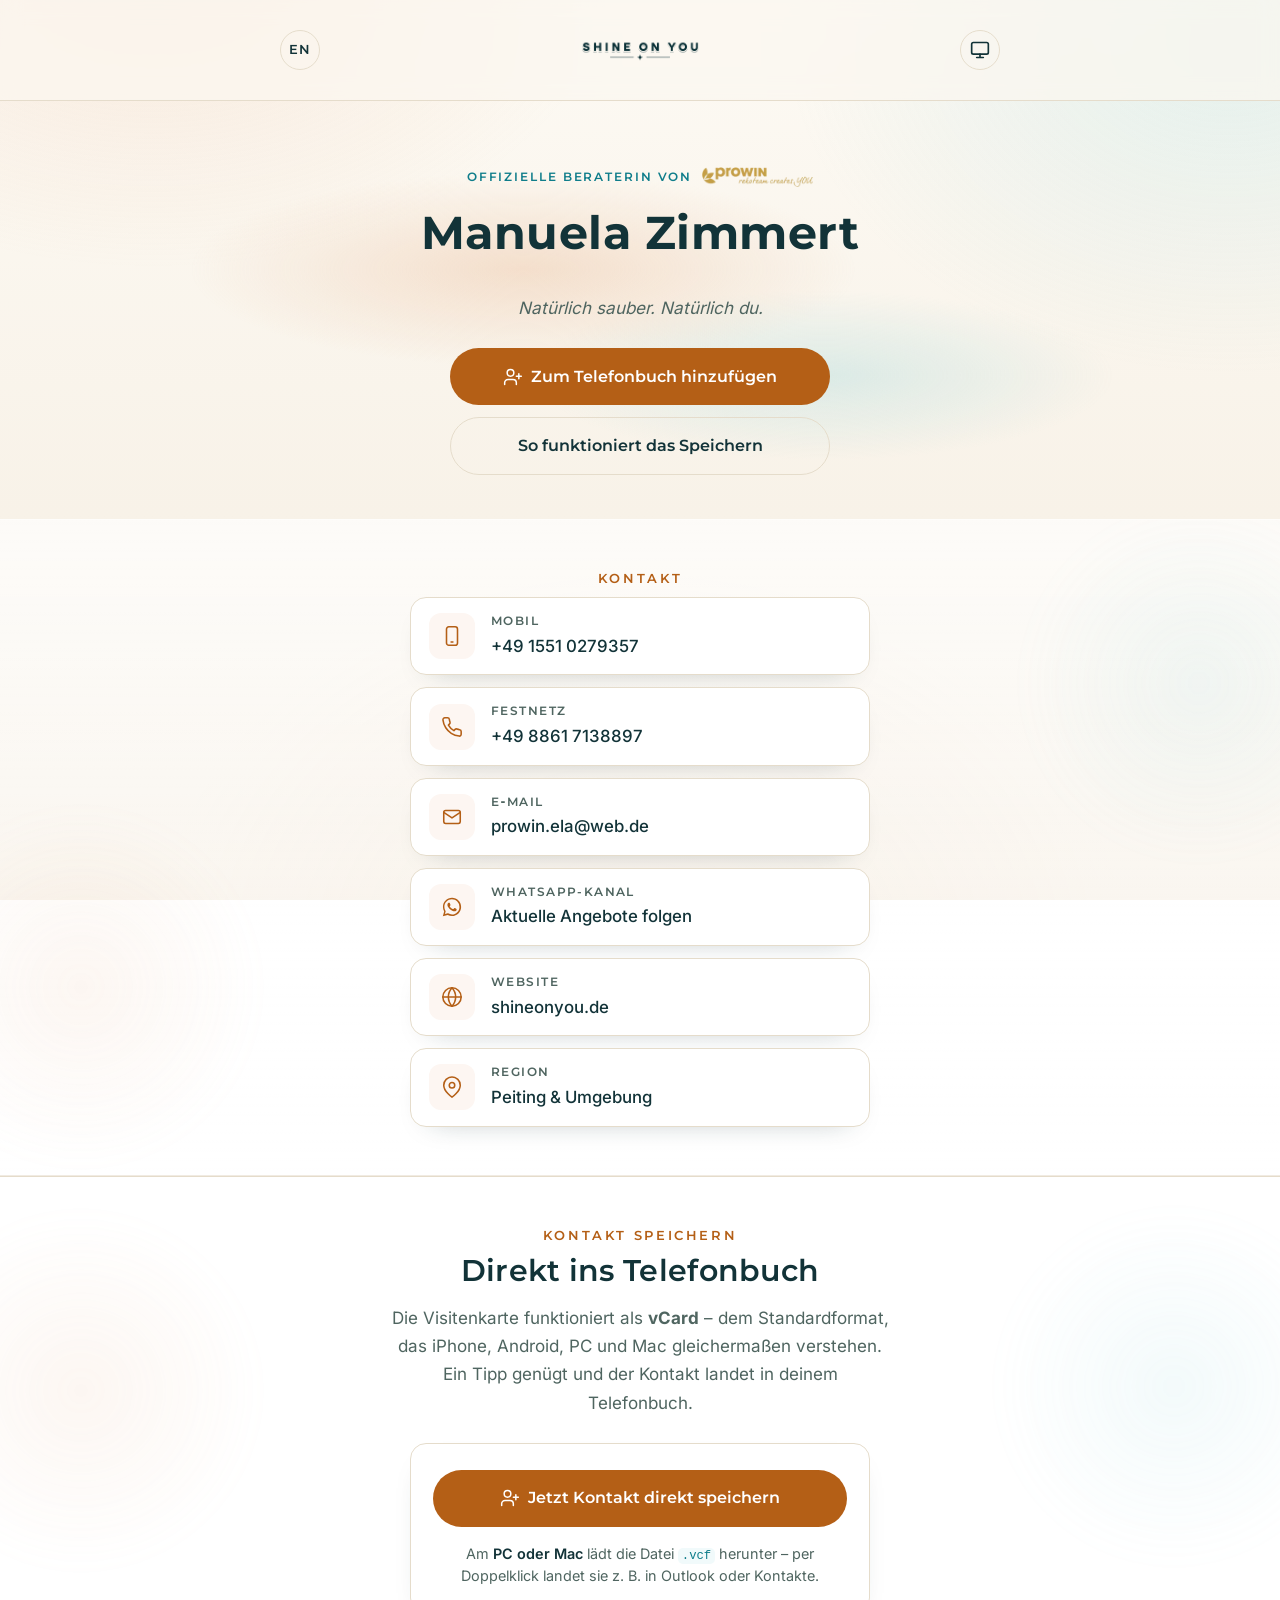
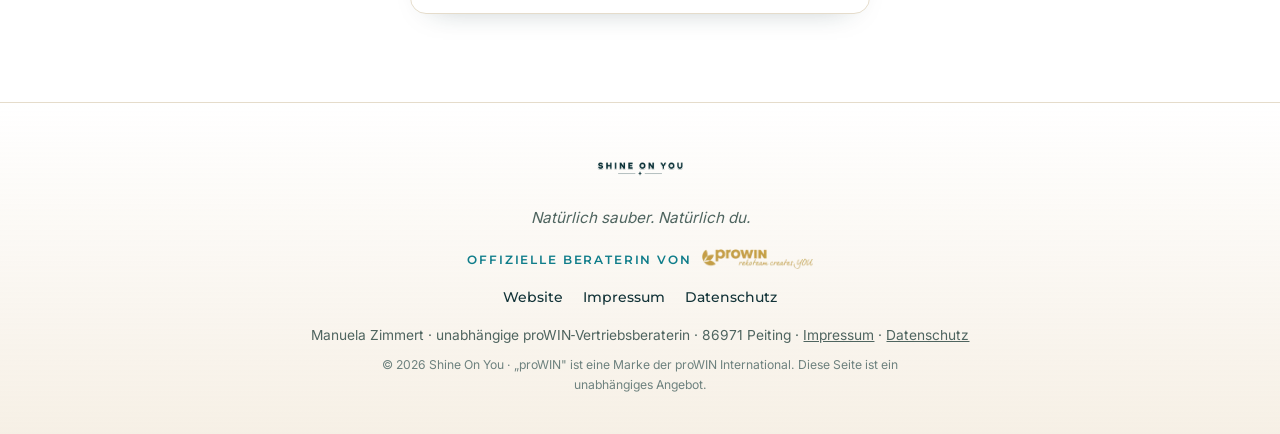
==== commit 338400dc: "Englische Fassung der Visitenkarte mit Spracherkennung - en/index.html: die Visitenkarte auf Englisc" ====
--- a/index.html
+++ b/index.html
@@ -8,6 +8,38 @@
   <meta name="author" content="Manuela Zimmert" />
   <meta name="robots" content="noindex, nofollow" />
   <meta name="theme-color" content="#041f24" />
+
+  <!-- Sprache des Systems: beim Einstieg auf die passende Fassung umleiten.
+       Gleiche Logik wie auf shineonyou.de (dort shared/i18n.mjs). Crawler,
+       automatisierte Browser und Klicks innerhalb der Karte bleiben, wo sie sind. -->
+  <script>
+    (function () {
+      var KEY = "soy-lang", HERE = "de", FALLBACK = "en";
+      var TARGET = {"de": "./", "en": "en/"};
+      var has = function (k) { return Object.prototype.hasOwnProperty.call(TARGET, k); };
+      /* Bewusste Wahl ueber den Umschalter merken */
+      document.addEventListener("click", function (e) {
+        var a = e.target && e.target.closest ? e.target.closest("a[data-lang]") : null;
+        if (a) { try { localStorage.setItem(KEY, a.getAttribute("data-lang")); } catch (err) {} }
+      });
+      try {
+        if (navigator.webdriver || /bot|crawl|spider|slurp|lighthouse|headless|preview/i.test(navigator.userAgent)) return;
+        /* Wer innerhalb der Karte einem Link folgt, hat die Sprache gewaehlt */
+        if (document.referrer.indexOf(location.origin + "/") === 0) return;
+        var want = localStorage.getItem(KEY);
+        if (!has(want)) {
+          /* Erste Sprache aus der Systemliste, die es hier gibt; sonst Englisch */
+          var list = navigator.languages && navigator.languages.length ? navigator.languages : [navigator.language || ""];
+          want = FALLBACK;
+          for (var i = 0; i < list.length; i++) {
+            var l = String(list[i]).slice(0, 2).toLowerCase();
+            if (has(l)) { want = l; break; }
+          }
+        }
+        if (want !== HERE) location.replace(TARGET[want] + location.search + location.hash);
+      } catch (err) { /* Speicher gesperrt: auf der aufgerufenen Seite bleiben */ }
+    })();
+  </script>
 
   <!-- Theme früh setzen (verhindert Aufblitzen des falschen Modus) -->
   <script>
@@ -72,6 +104,8 @@
       <a href="https://shineonyou.de/" class="brand" aria-label="Shine On You – zur Website">
         <img src="assets/img/wordmark.webp" alt="Shine On You" class="brand-logo" width="640" height="360" />
       </a>
+
+      <a class="lang-switch" href="en/" hreflang="en" lang="en" data-lang="en" aria-label="English version" title="English version">EN</a>
 
       <button type="button" class="theme-toggle" data-theme-toggle aria-label="Zu hellem Design wechseln" aria-pressed="false">
         <svg class="icon-system" viewBox="0 0 24 24" fill="none" stroke="currentColor" stroke-width="2" stroke-linecap="round" stroke-linejoin="round" aria-hidden="true"><rect x="2" y="3" width="20" height="14" rx="2"/><path d="M8 21h8M12 17v4"/></svg>
--- a/css/card.css
+++ b/css/card.css
@@ -170,6 +170,24 @@
 /* Fallback, falls (noch) kein Modus gesetzt ist: Mond zeigen */
 :root:not([data-theme-mode]) .theme-toggle .icon-moon { display: block; }
 
+/* ===== Sprachumschalter (DE/EN) =====
+   Gegenstueck zum Theme-Umschalter: gleiche Form, links statt rechts,
+   damit das Logo mittig bleibt. Zeigt das Kuerzel der anderen Sprache. */
+.lang-switch {
+  position: absolute; left: 0; top: 50%; transform: translateY(-50%);
+  display: inline-flex; align-items: center; justify-content: center;
+  width: 40px; height: 40px; border-radius: 50%;
+  color: var(--cream); border: 1px solid var(--petrol-line);
+  font-family: var(--font-head); font-weight: 600; font-size: .8rem;
+  letter-spacing: .04em; line-height: 1; text-decoration: none;
+  transition: color .2s ease, border-color .2s ease, background .2s ease;
+}
+.lang-switch:hover {
+  color: var(--sun); border-color: var(--sun);
+  background: rgba(233, 182, 144, .08);
+}
+.lang-switch:focus-visible { outline: 3px solid var(--wave); outline-offset: 3px; }
+
 /* Das Wordmark-Logo ist für dunklen Grund in Creme gehalten – im Hellmodus
    färben wir es per Filter ins Marken-Petrol um, damit es lesbar bleibt. */
 .brand-logo, .footer-logo { transition: filter .35s ease; }
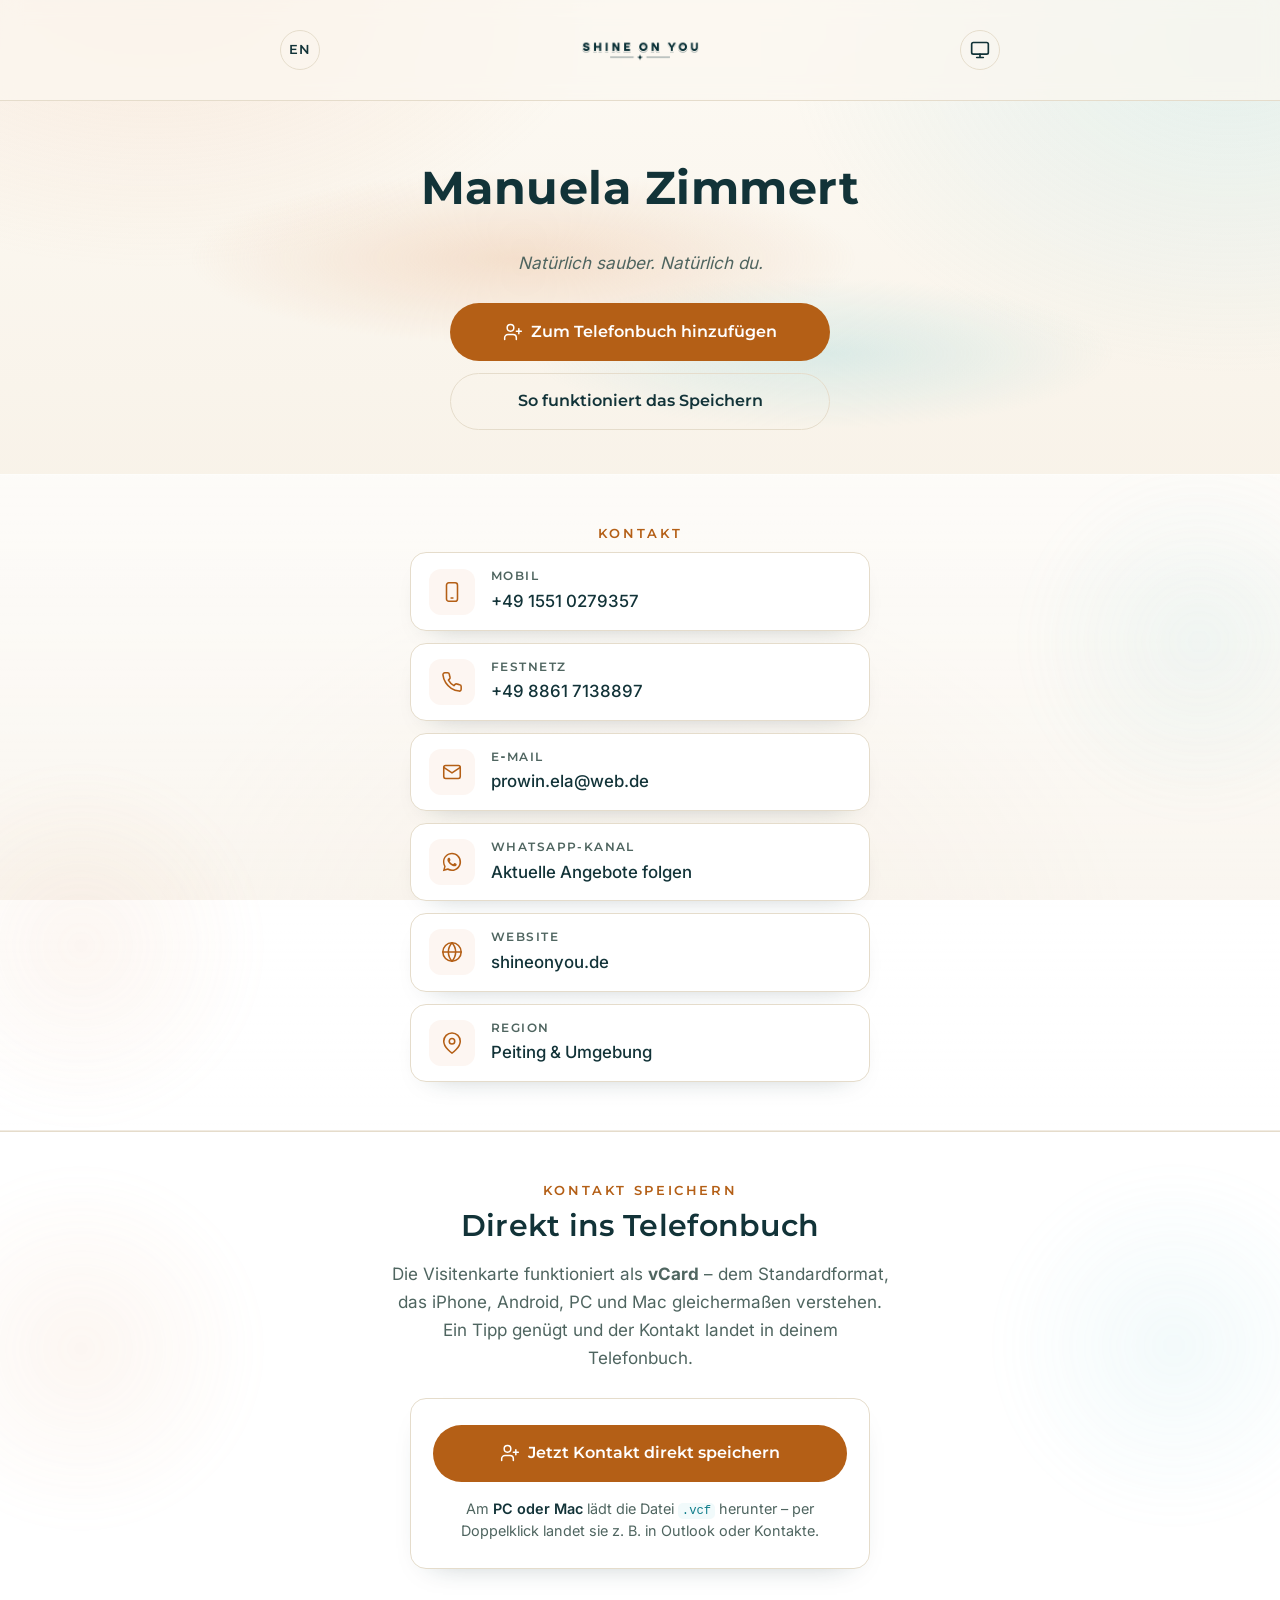
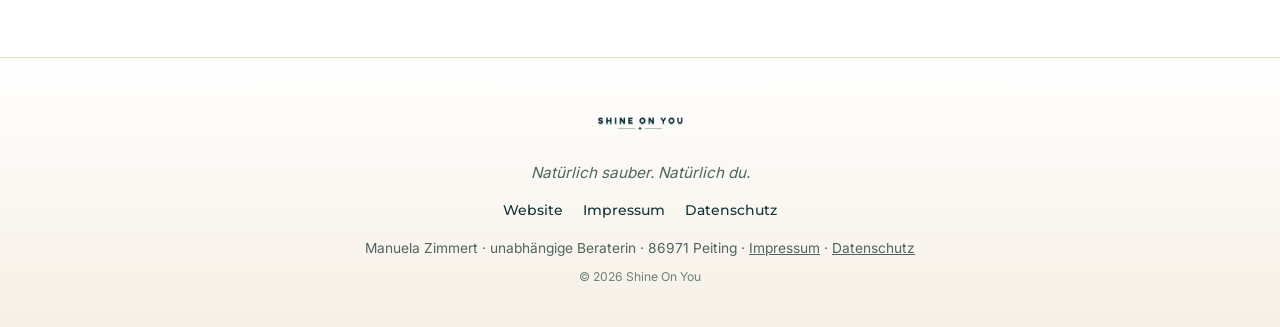
==== commit e253c8a0: "proWIN-Bezüge von der Visitenkarte entfernen Partner-Logo (Hero + Footer), Berufsbezeichnung, Marken" ====
--- a/index.html
+++ b/index.html
@@ -4,7 +4,7 @@
   <meta charset="UTF-8" />
   <meta name="viewport" content="width=device-width, initial-scale=1.0" />
   <title>Manuela Zimmert – Digitale Visitenkarte | Shine On You</title>
-  <meta name="description" content="Digitale Visitenkarte von Manuela Zimmert – proWIN Beratung in Peiting. Kontakt per Telefon, E-Mail oder direkt ins Telefonbuch speichern (iOS, Android, vCard)." />
+  <meta name="description" content="Digitale Visitenkarte von Manuela Zimmert – Beratung in Peiting. Kontakt per Telefon, E-Mail oder direkt ins Telefonbuch speichern (iOS, Android, vCard)." />
   <meta name="author" content="Manuela Zimmert" />
   <meta name="robots" content="noindex, nofollow" />
   <meta name="theme-color" content="#041f24" />
@@ -80,7 +80,7 @@
     "@type": "Person",
     "name": "Manuela Zimmert",
     "alternateName": "Ela",
-    "jobTitle": "Unabhängige proWIN-Vertriebsberaterin",
+    "jobTitle": "Unabhängige Beraterin",
     "worksFor": { "@type": "Organization", "name": "Shine On You" },
     "telephone": ["+49 1551 0279357", "+49 8861 7138897"],
     "email": "prowin.ela@web.de",
@@ -121,10 +121,6 @@
       <span class="hero-glow" data-parallax="0.30" aria-hidden="true"></span>
       <div class="container">
         <div class="profile">
-          <p class="profile-partner">
-            <span>Offizielle Beraterin von</span>
-            <img src="assets/img/prowin-gold.webp" alt="proWIN" width="244" height="44" />
-          </p>
           <h1>Manuela Zimmert</h1>
           <br />
           <p class="profile-tag">Natürlich sauber. Natürlich du.</p>
@@ -262,21 +258,17 @@
     <div class="container">
       <img src="assets/img/wordmark.webp" alt="Shine On You" class="footer-logo" width="640" height="360" loading="lazy" decoding="async" />
       <p class="footer-tag">Natürlich sauber. Natürlich du.</p>
-      <p class="footer-partner">
-        <span>Offizielle Beraterin von</span>
-        <img src="assets/img/prowin-gold.webp" alt="proWIN rekoteam creates YOU – Logo" class="footer-prowin" width="244" height="44" loading="lazy" decoding="async" />
-      </p>
       <nav class="footer-nav" aria-label="Footer-Navigation">
         <a href="https://shineonyou.de/">Website</a>
         <a href="https://shineonyou.de/impressum.html">Impressum</a>
         <a href="https://shineonyou.de/datenschutz.html">Datenschutz</a>
       </nav>
       <p class="footer-legal">
-        Manuela Zimmert · unabhängige proWIN&#8209;Vertriebsberaterin · 86971 Peiting ·
+        Manuela Zimmert · unabhängige Beraterin · 86971 Peiting ·
         <a href="https://shineonyou.de/impressum.html">Impressum</a> ·
         <a href="https://shineonyou.de/datenschutz.html">Datenschutz</a>
       </p>
-      <p class="footer-fine">&copy; <span id="year"></span> Shine On You · „proWIN" ist eine Marke der proWIN International. Diese Seite ist ein unabhängiges Angebot.</p>
+      <p class="footer-fine">&copy; <span id="year"></span> Shine On You</p>
     </div>
   </footer>
 
--- a/css/card.css
+++ b/css/card.css
@@ -227,15 +227,6 @@
   margin: 0 auto 10px;
   filter: drop-shadow(0 14px 30px rgba(0,0,0,.35));
 }
-.profile-partner {
-  display: inline-flex; align-items: center; justify-content: center;
-  flex-wrap: wrap; gap: 4px 10px;
-  margin: 0 auto 18px;
-  font-family: var(--font-head); font-weight: 600;
-  font-size: .74rem; text-transform: uppercase; letter-spacing: .16em;
-  color: var(--wave);
-}
-.profile-partner img { height: 20px; width: auto; opacity: .95; transform: translateY(-1px); }
 .profile h1 { margin-bottom: .15em; }
 .profile-role {
   font-family: var(--font-head); font-weight: 500;
@@ -350,15 +341,6 @@
 }
 .footer-logo { height: 62px; width: auto; margin: 0 auto 6px; }
 .footer-tag { color: var(--cream-dim); margin: 0 0 14px; font-style: italic; font-size: .95rem; }
-.footer-partner {
-  display: inline-flex; align-items: center; justify-content: center;
-  flex-wrap: wrap; gap: 4px 10px;
-  margin: 0 auto 16px;
-  font-family: var(--font-head); font-weight: 600;
-  font-size: .72rem; text-transform: uppercase; letter-spacing: .16em;
-  color: var(--wave);
-}
-.footer-partner .footer-prowin { height: 20px; width: auto; opacity: .95; transform: translateY(-1px); }
 .footer-nav { display: flex; gap: 20px; justify-content: center; flex-wrap: wrap; margin-bottom: 14px; }
 .footer-nav a { color: var(--cream); font-family: var(--font-head); font-size: .9rem; }
 .footer-nav a:hover { color: var(--sun); }
